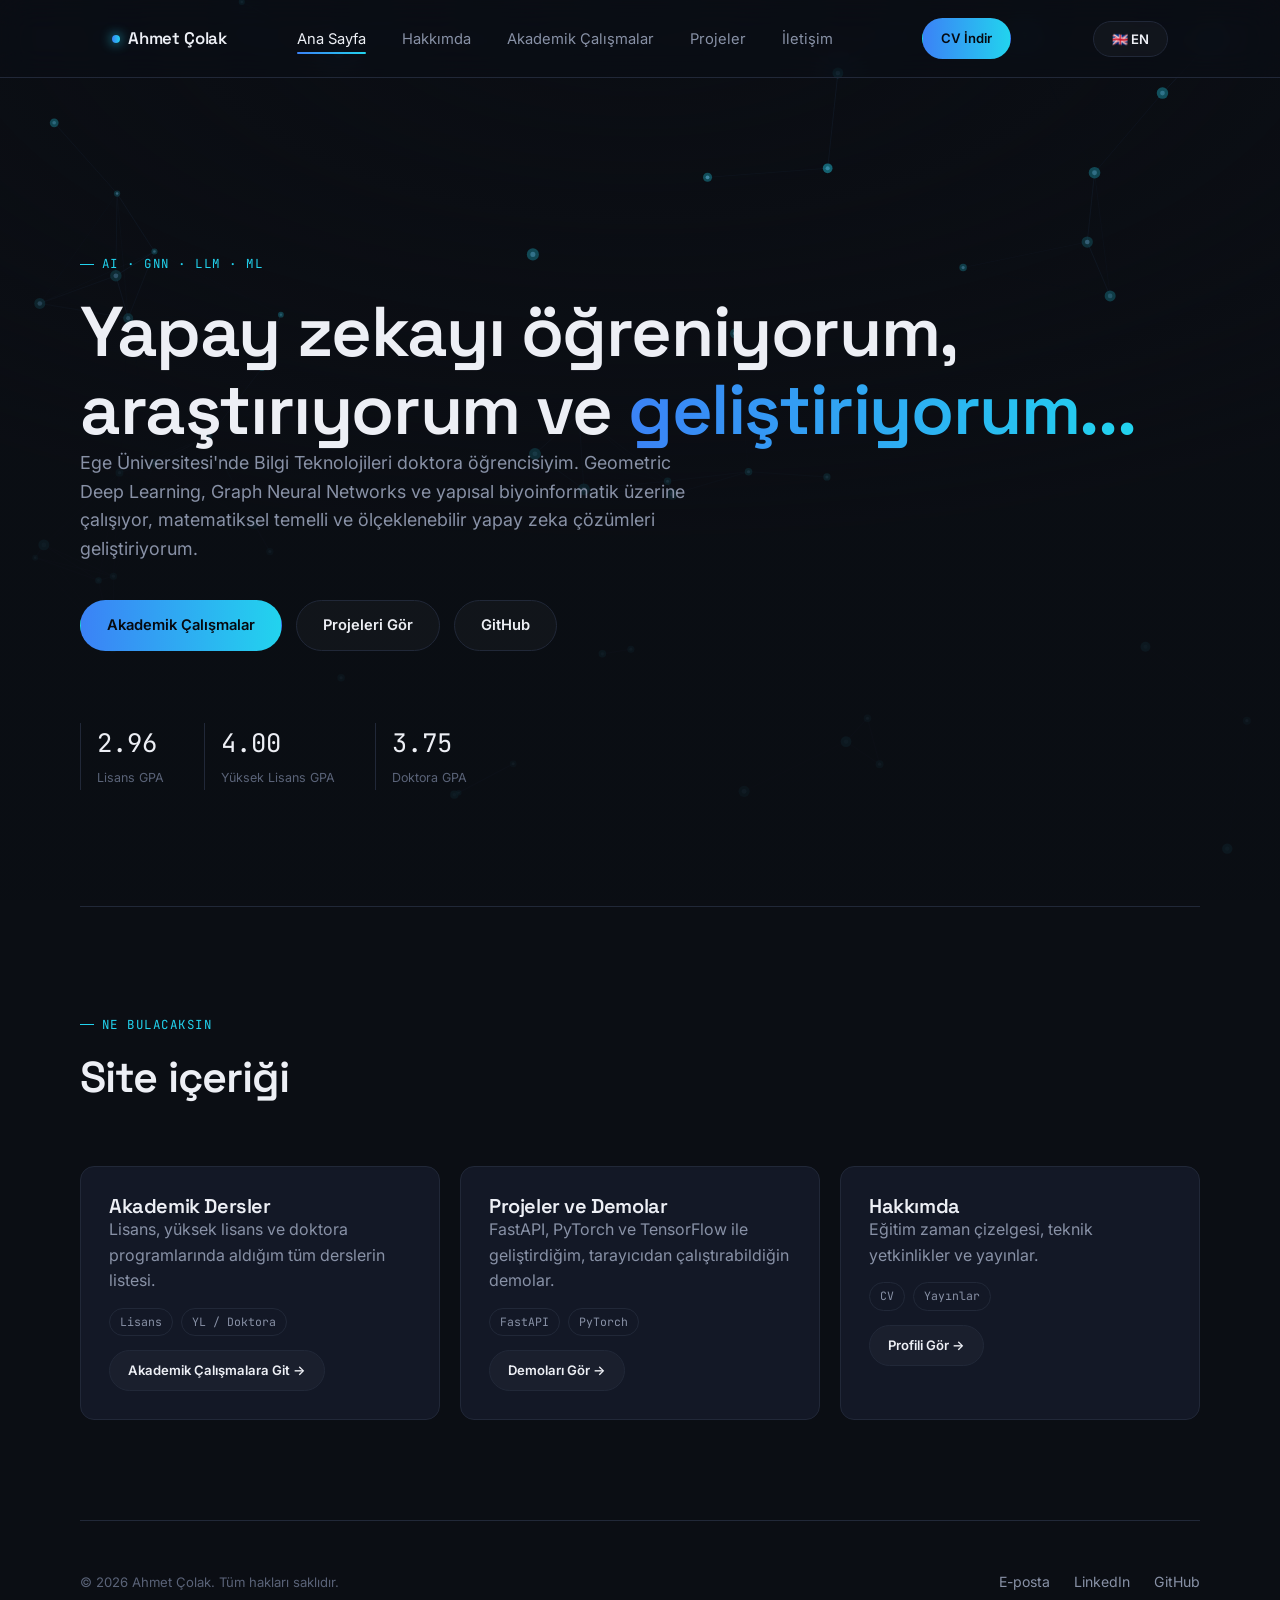
==== index.html @ 780bbac3 "Initial commit: personal academic website" ====
<!DOCTYPE html>
<html lang="tr">
<head>
<meta charset="UTF-8" />
<meta name="viewport" content="width=device-width, initial-scale=1.0" />
<title>Ahmet Çolak · Akademik & Portfolio</title>
<meta name="description" content="Ahmet Çolak — AI researcher, data scientist, and PhD candidate at Ege University. Academic works, projects, and lecture notes." />
<link rel="preconnect" href="https://fonts.googleapis.com">
<link href="https://fonts.googleapis.com/css2?family=Space+Grotesk:wght@500;600;700&family=Inter:wght@400;500;600&family=JetBrains+Mono:wght@400;500&display=swap" rel="stylesheet">
<link rel="stylesheet" href="assets/css/main.css">
</head>
<body>

<canvas id="graph-bg"></canvas>
<div class="bg-vignette"></div>

<div class="wrap">
  <nav class="nav">
    <div class="nav-inner">
      <a href="index.html" class="nav-logo"><span class="dot"></span>Ahmet Çolak</a>
      <ul class="nav-links">
        <li><a href="index.html" class="active" data-i18n="nav-home">Ana Sayfa</a></li>
        <li><a href="about.html" data-i18n="nav-about">Hakkımda</a></li>
        <li><a href="courses.html" data-i18n="nav-courses">Akademik Çalışmalar</a></li>
        <li><a href="projects.html" data-i18n="nav-projects">Projeler</a></li>
        <li><a href="contact.html" data-i18n="nav-contact">İletişim</a></li>
      </ul>
      <a href="assets/cv/Ahmet_Colak_CV.pdf" target="_blank" class="btn btn-primary btn-sm" style="margin-left:20px;" data-i18n="nav-cv">CV İndir</a>
      <button class="btn btn-ghost btn-sm" id="lang-toggle" data-lang="tr" style="margin-left:12px;">🇬🇧 EN</button>
      <button class="nav-toggle" aria-label="Menu toggle">☰</button>
    </div>
  </nav>

  <header class="hero container">
    <span class="eyebrow">AI · GNN · LLM · ML</span>
    <h1><span data-i18n="hero-title-part1">Yapay zekayı öğreniyorum, araştırıyorum ve</span> <span class="gradient-text" data-i18n="hero-title-part2">geliştiriyorum...</span></h1>
    <p class="lead" data-i18n="hero-lead">Ege Üniversitesi'nde Bilgi Teknolojileri doktora öğrencisiyim. Geometric Deep Learning, Graph Neural Networks ve yapısal biyoinformatik üzerine çalışıyor, matematiksel temelli ve ölçeklenebilir yapay zeka çözümleri geliştiriyorum.</p>
    <div class="hero-actions">
      <a href="courses.html" class="btn btn-primary" data-i18n="hero-courses-btn">Akademik Çalışmalar</a>
      <a href="projects.html" class="btn btn-ghost" data-i18n="hero-projects-btn">Projeleri Gör</a>
      <a href="https://github.com/ahmetcolak251113" target="_blank" rel="noopener" class="btn btn-ghost" data-i18n="hero-github-btn">GitHub</a>
    </div>

    <div class="hero-meta">
      <div><span class="num">2.96</span><span class="label" data-i18n="meta-bs-gpa-label">Lisans GPA</span></div>
      <div><span class="num">4.00</span><span class="label" data-i18n="meta-ms-gpa-label">Yüksek Lisans GPA</span></div>
      <div><span class="num">3.75</span><span class="label" data-i18n="meta-phd-gpa-label">Doktora GPA</span></div>
    </div>
  </header>

  <section class="section container reveal">
    <div class="section-head">
      <div>
        <span class="eyebrow" data-i18n="section-find-eyebrow">Ne bulacaksın</span>
        <h2 data-i18n="section-content-title">Site içeriği</h2>
      </div>
    </div>
    <div class="grid grid-3">
      <div class="card">
        <h3 data-i18n="card-courses-title">Akademik Dersler</h3>
        <p data-i18n="card-courses-desc">Lisans, yüksek lisans ve doktora programlarında aldığım tüm derslerin listesi.</p>
        <div class="tag-row"><span class="tag" data-i18n="card-courses-tag1">Lisans</span><span class="tag" data-i18n="card-courses-tag2">YL / Doktora</span></div>
        <a href="courses.html" class="btn btn-ghost btn-sm" data-i18n="card-courses-btn">Akademik Çalışmalara Git →</a>
      </div>
      <div class="card">
        <h3 data-i18n="card-projects-title">Projeler ve Demolar</h3>
        <p data-i18n="card-projects-desc">FastAPI, PyTorch ve TensorFlow ile geliştirdiğim, tarayıcıdan çalıştırabildiğin demolar.</p>
        <div class="tag-row"><span class="tag" data-i18n="card-projects-tag1">FastAPI</span><span class="tag" data-i18n="card-projects-tag2">PyTorch</span></div>
        <a href="projects.html" class="btn btn-ghost btn-sm" data-i18n="card-projects-btn">Demoları Gör →</a>
      </div>
      <div class="card">
        <h3 data-i18n="card-about-title">Hakkımda</h3>
        <p data-i18n="card-about-desc">Eğitim zaman çizelgesi, teknik yetkinlikler ve yayınlar.</p>
        <div class="tag-row"><span class="tag" data-i18n="card-about-tag1">CV</span><span class="tag" data-i18n="card-about-tag2">Yayınlar</span></div>
        <a href="about.html" class="btn btn-ghost btn-sm" data-i18n="card-about-btn">Profili Gör →</a>
      </div>
    </div>
  </section>

  <footer class="footer container">
    <div class="footer-inner">
      <small data-i18n="footer-copyright">© 2026 Ahmet Çolak. Tüm hakları saklıdır.</small>
      <ul class="footer-links">
        <li><a href="mailto:ahmetcolakofficial@hotmail.com" data-i18n="footer-email">E-posta</a></li>
        <li><a href="https://linkedin.com/in/ahmetc0lak" target="_blank" rel="noopener" data-i18n="footer-linkedin">LinkedIn</a></li>
        <li><a href="https://github.com/ahmetcolak251113" target="_blank" rel="noopener" data-i18n="footer-github">GitHub</a></li>
      </ul>
    </div>
  </footer>
</div>

<script src="assets/js/graph-bg.js"></script>
<script src="assets/js/site.js"></script>
</body>
</html>
---- assets/css/main.css ----
/* =========================================================
   DESIGN TOKENS
   ========================================================= */
:root{
  --bg:            #0B0E14;
  --bg-elevated:   #10141D;
  --bg-card:       #131826;
  --line:          #212838;

  --text-primary:  #EDEFF5;
  --text-secondary:#8891A6;
  --text-tertiary: #5A6378;

  --accent-blue:   #3B82F6;
  --accent-cyan:   #22D3EE;
  --accent-violet: #8B5CF6;
  --accent-gradient: linear-gradient(90deg, var(--accent-blue), var(--accent-cyan));

  --font-display: "Space Grotesk", sans-serif;
  --font-body:    "Inter", sans-serif;
  --font-mono:    "JetBrains Mono", monospace;

  --radius: 14px;
  --radius-sm: 8px;
  --container: 1120px;

  --ease: cubic-bezier(.22,.61,.36,1);
}

*{ margin:0; padding:0; box-sizing:border-box; }

html{ scroll-behavior:smooth; }

body{
  background: var(--bg);
  color: var(--text-primary);
  font-family: var(--font-body);
  font-size: 16px;
  line-height: 1.6;
  -webkit-font-smoothing: antialiased;
  overflow-x: hidden;
}

a{ color:inherit; text-decoration:none; }
ul{ list-style:none; }
img{ max-width:100%; display:block; }

/* =========================================================
   BACKGROUND CANVAS
   ========================================================= */
#graph-bg{
  position: fixed;
  inset: 0;
  width: 100vw;
  height: 100vh;
  z-index: 0;
  background: var(--bg);
}

/* soft vignette so text stays legible over the graph */
.bg-vignette{
  position: fixed;
  inset: 0;
  z-index: 1;
  pointer-events: none;
  background: radial-gradient(ellipse 90% 60% at 50% 0%, rgba(11,14,20,0) 0%, rgba(11,14,20,.55) 65%, rgba(11,14,20,.92) 100%);
}

/* =========================================================
   LAYOUT
   ========================================================= */
.wrap{
  position: relative;
  z-index: 2;
}

.container{
  max-width: var(--container);
  margin: 0 auto;
  padding: 0 32px;
}

/* =========================================================
   NAV
   ========================================================= */
.nav{
  position: sticky;
  top: 0;
  z-index: 50;
  backdrop-filter: blur(16px) saturate(140%);
  background: rgba(11,14,20,.6);
  border-bottom: 1px solid var(--line);
}

.nav-inner{
  max-width: var(--container);
  margin: 0 auto;
  padding: 18px 32px;
  display: flex;
  align-items: center;
  justify-content: space-between;
}

.nav-logo{
  font-family: var(--font-display);
  font-weight: 600;
  font-size: 1.05rem;
  letter-spacing: -.01em;
  display: flex;
  align-items: center;
  gap: 8px;
}

.nav-logo .dot{
  width: 8px; height: 8px;
  border-radius: 50%;
  background: var(--accent-gradient);
  box-shadow: 0 0 12px var(--accent-cyan);
}

.nav-links{
  display: flex;
  gap: 36px;
}

.nav-links a{
  font-size: .92rem;
  color: var(--text-secondary);
  transition: color .25s var(--ease);
  position: relative;
}

.nav-links a:hover,
.nav-links a.active{
  color: var(--text-primary);
}

.nav-links a.active::after{
  content:"";
  position:absolute;
  left:0; right:0; bottom:-6px;
  height:2px;
  background: var(--accent-gradient);
  border-radius: 2px;
}

.nav-toggle{ display:none; background:none; border:none; color:var(--text-primary); font-size:1.5rem; cursor:pointer; }

@media (max-width: 800px){
  .nav-links{
    position: fixed;
    top: 64px; left:0; right:0;
    background: var(--bg-elevated);
    border-bottom: 1px solid var(--line);
    flex-direction: column;
    padding: 20px 32px;
    gap: 20px;
    transform: translateY(-110%);
    transition: transform .3s var(--ease);
  }
  .nav-links.open{ transform: translateY(0); }
  .nav-toggle{ display:block; }
}

/* =========================================================
   TYPOGRAPHY
   ========================================================= */
.eyebrow{
  font-family: var(--font-mono);
  font-size: .78rem;
  letter-spacing: .12em;
  text-transform: uppercase;
  color: var(--accent-cyan);
  display: inline-flex;
  align-items: center;
  gap: 8px;
  margin-bottom: 20px;
}
.eyebrow::before{
  content:"";
  width: 14px; height: 1px;
  background: var(--accent-cyan);
}

h1, h2, h3{
  font-family: var(--font-display);
  font-weight: 600;
  letter-spacing: -.02em;
  line-height: 1.1;
}

h1{ font-size: clamp(2.6rem, 5.5vw, 4.6rem); }
h2{ font-size: clamp(1.9rem, 3.4vw, 2.7rem); margin-bottom: 16px; }
h3{ font-size: 1.25rem; }

p{ color: var(--text-secondary); }

.lead{
  font-size: clamp(1.05rem, 1.4vw, 1.25rem);
  color: var(--text-secondary);
  max-width: 620px;
}

.gradient-text{
  background: var(--accent-gradient);
  -webkit-background-clip: text;
  background-clip: text;
  color: transparent;
}

/* =========================================================
   BUTTONS
   ========================================================= */
.btn{
  display: inline-flex;
  align-items: center;
  gap: 10px;
  padding: 13px 26px;
  border-radius: 100px;
  font-family: var(--font-body);
  font-weight: 600;
  font-size: .92rem;
  cursor: pointer;
  transition: transform .25s var(--ease), box-shadow .25s var(--ease), background .25s var(--ease), border-color .25s var(--ease);
  border: 1px solid transparent;
  white-space: nowrap;
}

.btn-primary{
  background: var(--accent-gradient);
  color: #06090F;
}
.btn-primary:hover{
  transform: translateY(-2px);
  box-shadow: 0 10px 30px -8px rgba(59,130,246,.55);
}

.btn-ghost{
  background: rgba(255,255,255,.03);
  border-color: var(--line);
  color: var(--text-primary);
}
.btn-ghost:hover{
  background: rgba(255,255,255,.06);
  border-color: var(--accent-blue);
  transform: translateY(-2px);
}

.btn-sm{ padding: 9px 18px; font-size: .82rem; }

/* =========================================================
   HERO
   ========================================================= */
.hero{
  min-height: 92vh;
  display: flex;
  flex-direction: column;
  justify-content: center;
  padding: 140px 0 80px;
}

.hero-actions{
  display: flex;
  gap: 14px;
  margin-top: 36px;
  flex-wrap: wrap;
}

.hero-meta{
  display: flex;
  gap: 40px;
  margin-top: 72px;
  flex-wrap: wrap;
}

.hero-meta div{ border-left: 1px solid var(--line); padding-left: 16px; }
.hero-meta .num{
  font-family: var(--font-mono);
  font-size: 1.6rem;
  color: var(--text-primary);
  display:block;
}
.hero-meta .label{
  font-size: .78rem;
  color: var(--text-tertiary);
}

/* =========================================================
   SECTION
   ========================================================= */
.section{
  padding: 100px 0;
  border-top: 1px solid var(--line);
}

.section-head{
  display: flex;
  justify-content: space-between;
  align-items: flex-end;
  gap: 24px;
  margin-bottom: 48px;
  flex-wrap: wrap;
}

/* =========================================================
   CARDS - generic grid
   ========================================================= */
.grid{
  display: grid;
  gap: 20px;
}
.grid-3{ grid-template-columns: repeat(3, 1fr); }
.grid-2{ grid-template-columns: repeat(2, 1fr); }

@media (max-width: 900px){
  .grid-3{ grid-template-columns: 1fr 1fr; }
}
@media (max-width: 640px){
  .grid-3, .grid-2{ grid-template-columns: 1fr; }
}

.card{
  background: var(--bg-card);
  border: 1px solid var(--line);
  border-radius: var(--radius);
  padding: 28px;
  transition: border-color .25s var(--ease), transform .25s var(--ease), background .25s var(--ease);
}

.card:hover{
  border-color: var(--accent-blue);
  transform: translateY(-4px);
  background: var(--bg-elevated);
}

.tag{
  font-family: var(--font-mono);
  font-size: .72rem;
  padding: 4px 10px;
  border-radius: 100px;
  border: 1px solid var(--line);
  color: var(--text-secondary);
  display: inline-block;
}

.tag-row{
  display: flex;
  gap: 8px;
  flex-wrap: wrap;
  margin: 14px 0;
}

/* =========================================================
   TIMELINE (about page)
   ========================================================= */
.timeline{
  position: relative;
  padding-left: 32px;
  border-left: 1px solid var(--line);
}
.timeline-item{
  position: relative;
  padding-bottom: 44px;
}
.timeline-item:last-child{ padding-bottom: 0; }
.timeline-item::before{
  content:"";
  position:absolute;
  left:-37px; top: 4px;
  width: 12px; height:12px;
  border-radius:50%;
  background: var(--bg);
  border: 2px solid var(--accent-cyan);
  box-shadow: 0 0 12px rgba(34,211,238,.5);
}
.timeline-item .period{
  font-family: var(--font-mono);
  font-size: .78rem;
  color: var(--accent-cyan);
  margin-bottom: 6px;
  display: block;
}

/* =========================================================
   NOTES / FILTER PILLS
   ========================================================= */
.filters{
  display: flex;
  gap: 10px;
  margin-bottom: 40px;
  flex-wrap: wrap;
}
.filter-pill{
  font-family: var(--font-mono);
  font-size: .82rem;
  padding: 8px 18px;
  border-radius: 100px;
  border: 1px solid var(--line);
  color: var(--text-secondary);
  cursor: pointer;
  transition: all .2s var(--ease);
  background: transparent;
}
.filter-pill.active{
  color: var(--bg);
  background: var(--accent-gradient);
  border-color: transparent;
}
.filter-pill:hover:not(.active){ border-color: var(--accent-blue); color: var(--text-primary); }

.note-card{
  display:flex;
  flex-direction: column;
  gap: 12px;
}
.note-code{
  font-family: var(--font-mono);
  color: var(--accent-cyan);
  font-size: .82rem;
}
.note-card .btn{ margin-top: auto; align-self: flex-start; }

/* =========================================================
   SKILL TAGS (about)
   ========================================================= */
.skill-cloud{
  display:flex; flex-wrap:wrap; gap:10px; margin-top: 24px;
}

/* =========================================================
   CONTACT FORM
   ========================================================= */
.form-grid{
  display: grid;
  gap: 18px;
  max-width: 560px;
}
label{
  display:block;
  font-size: .82rem;
  color: var(--text-secondary);
  margin-bottom: 8px;
  font-family: var(--font-mono);
}
input, textarea{
  width: 100%;
  background: var(--bg-card);
  border: 1px solid var(--line);
  border-radius: var(--radius-sm);
  padding: 13px 16px;
  color: var(--text-primary);
  font-family: var(--font-body);
  font-size: .95rem;
  transition: border-color .2s var(--ease);
}
input:focus, textarea:focus{
  outline: none;
  border-color: var(--accent-blue);
}
textarea{ resize: vertical; min-height: 140px; }

.contact-links{
  display:flex; flex-direction:column; gap: 18px;
}
.contact-link{
  display:flex; align-items:center; gap:14px;
  padding: 16px;
  border: 1px solid var(--line);
  border-radius: var(--radius);
  transition: border-color .2s var(--ease), background .2s var(--ease);
}
.contact-link:hover{ border-color: var(--accent-blue); background: var(--bg-card); }

.form-status{
  font-family: var(--font-mono);
  font-size: .85rem;
  min-height: 20px;
}
.form-status.ok{ color: var(--accent-cyan); }
.form-status.err{ color: #F87171; }

/* =========================================================
   FOOTER
   ========================================================= */
.footer{
  border-top: 1px solid var(--line);
  padding: 48px 0;
}
.footer-inner{
  display:flex;
  justify-content: space-between;
  align-items:center;
  flex-wrap: wrap;
  gap: 16px;
}
.footer-links{ display:flex; gap: 24px; }
.footer-links a{ color: var(--text-secondary); font-size: .88rem; transition: color .2s; }
.footer-links a:hover{ color: var(--text-primary); }
.footer small{ color: var(--text-tertiary); font-size: .82rem; }

/* =========================================================
   REVEAL ON SCROLL
   ========================================================= */
.reveal{
  opacity: 0;
  transform: translateY(24px);
  transition: opacity .7s var(--ease), transform .7s var(--ease);
}
.reveal.in{ opacity: 1; transform: translateY(0); }

@media (prefers-reduced-motion: reduce){
  .reveal{ opacity:1; transform:none; transition:none; }
  html{ scroll-behavior:auto; }
}

/* focus visibility */
a:focus-visible, button:focus-visible, input:focus-visible, textarea:focus-visible{
  outline: 2px solid var(--accent-cyan);
  outline-offset: 2px;
}
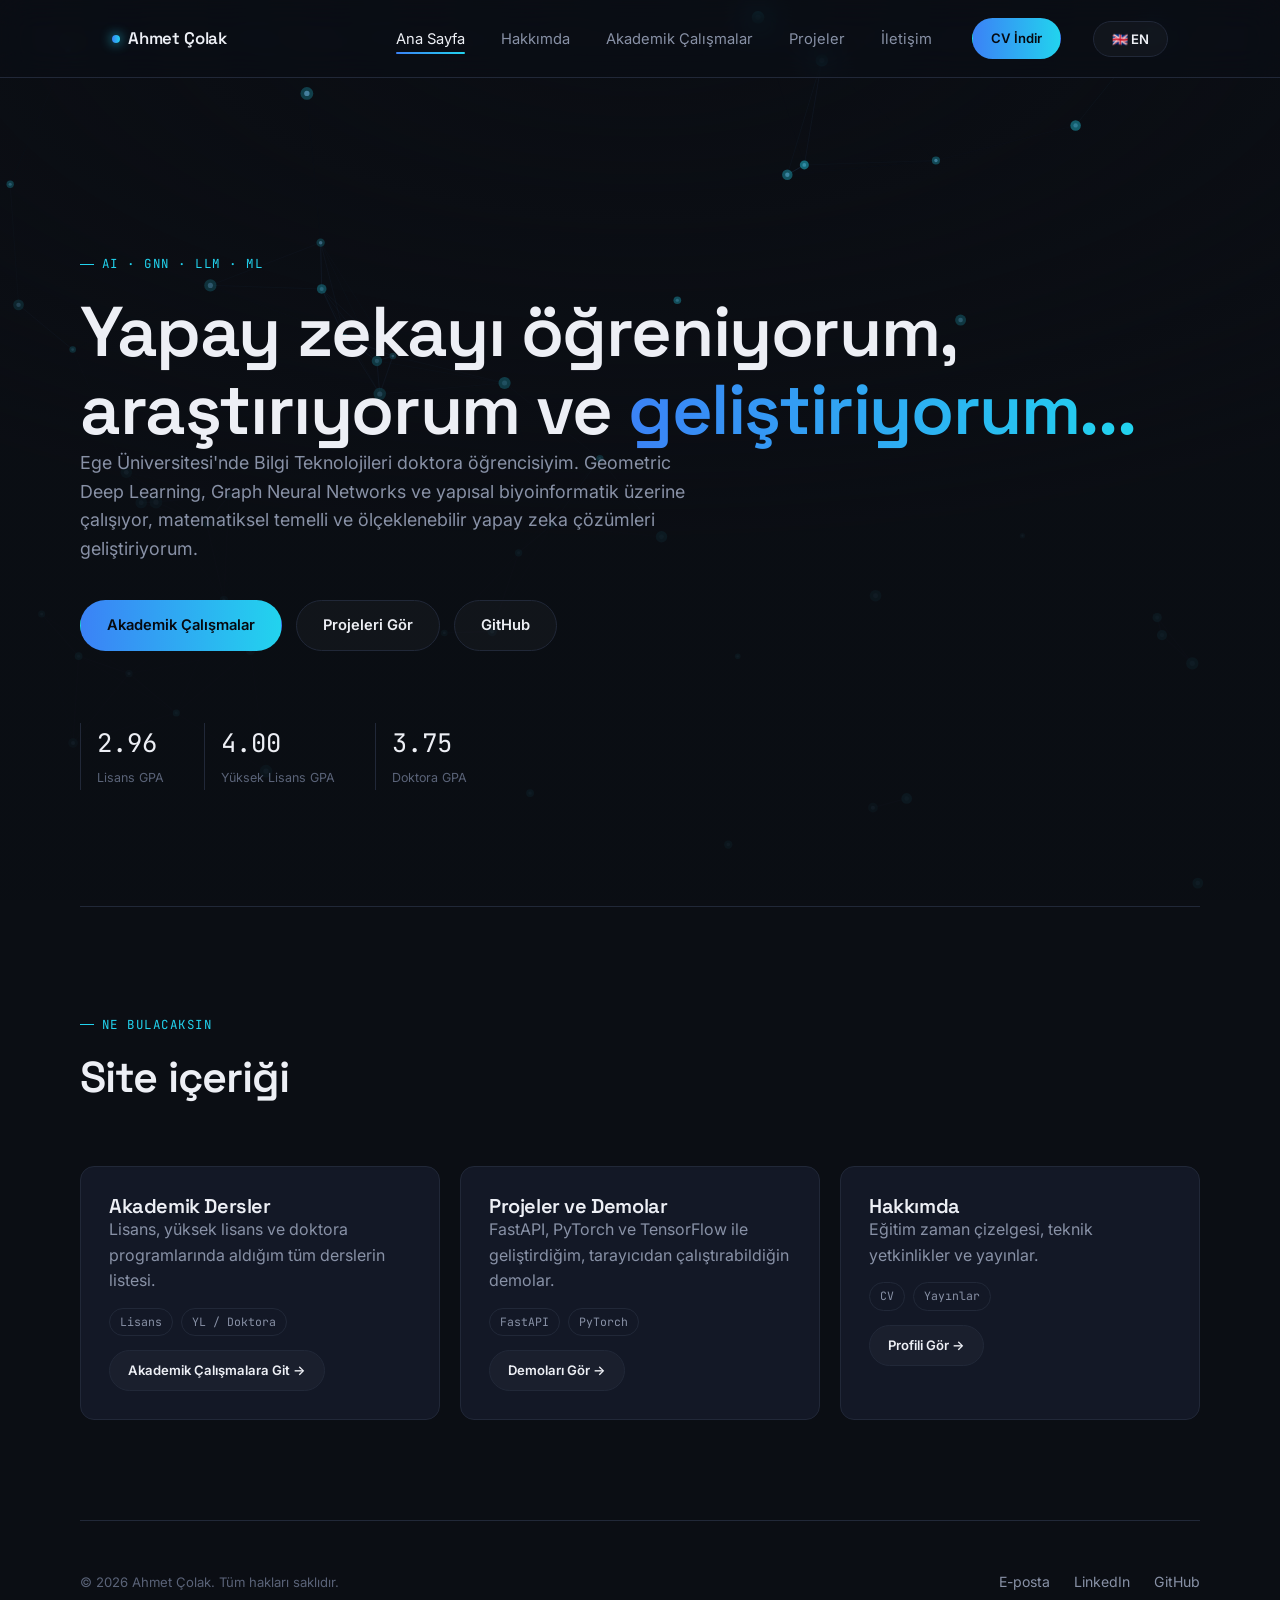
==== commit a1da4e36: "Mobil uyumluluk ve küçük düzeltmeler" ====
--- a/index.html
+++ b/index.html
@@ -18,16 +18,22 @@
   <nav class="nav">
     <div class="nav-inner">
       <a href="index.html" class="nav-logo"><span class="dot"></span>Ahmet Çolak</a>
+      <div class="nav-right">
       <ul class="nav-links">
         <li><a href="index.html" class="active" data-i18n="nav-home">Ana Sayfa</a></li>
         <li><a href="about.html" data-i18n="nav-about">Hakkımda</a></li>
         <li><a href="courses.html" data-i18n="nav-courses">Akademik Çalışmalar</a></li>
         <li><a href="projects.html" data-i18n="nav-projects">Projeler</a></li>
         <li><a href="contact.html" data-i18n="nav-contact">İletişim</a></li>
+        <li class="nav-cv-mobile">
+          <a href="assets/cv/Ahmet_Colak_CV.pdf" target="_blank" class="btn btn-primary btn-sm" data-i18n="nav-cv">CV İndir</a>
+          <button class="btn btn-ghost btn-sm lang-toggle-btn" data-lang="tr">🇬🇧 EN</button>
+        </li>
       </ul>
       <a href="assets/cv/Ahmet_Colak_CV.pdf" target="_blank" class="btn btn-primary btn-sm" style="margin-left:20px;" data-i18n="nav-cv">CV İndir</a>
-      <button class="btn btn-ghost btn-sm" id="lang-toggle" data-lang="tr" style="margin-left:12px;">🇬🇧 EN</button>
+      <button class="btn btn-ghost btn-sm lang-toggle-btn" id="lang-toggle" data-lang="tr" style="margin-left:12px;">🇬🇧 EN</button>
       <button class="nav-toggle" aria-label="Menu toggle">☰</button>
+      </div>
     </div>
   </nav>
 
--- a/assets/css/main.css
+++ b/assets/css/main.css
@@ -99,6 +99,7 @@
   display: flex;
   align-items: center;
   justify-content: space-between;
+  gap: 16px;
 }
 
 .nav-logo{
@@ -109,6 +110,8 @@
   display: flex;
   align-items: center;
   gap: 8px;
+  flex-shrink: 0;
+  white-space: nowrap;
 }
 
 .nav-logo .dot{
@@ -116,11 +119,21 @@
   border-radius: 50%;
   background: var(--accent-gradient);
   box-shadow: 0 0 12px var(--accent-cyan);
+  flex-shrink: 0;
+}
+
+/* right-hand cluster: links + CV + lang + hamburger, so it can wrap as one unit on mobile */
+.nav-right{
+  display: flex;
+  align-items: center;
+  gap: 20px;
+  flex-shrink: 0;
 }
 
 .nav-links{
   display: flex;
   gap: 36px;
+  flex-shrink: 0;
 }
 
 .nav-links a{
@@ -128,6 +141,7 @@
   color: var(--text-secondary);
   transition: color .25s var(--ease);
   position: relative;
+  white-space: nowrap;
 }
 
 .nav-links a:hover,
@@ -144,22 +158,47 @@
   border-radius: 2px;
 }
 
-.nav-toggle{ display:none; background:none; border:none; color:var(--text-primary); font-size:1.5rem; cursor:pointer; }
+.nav-toggle{ display:none; background:none; border:none; color:var(--text-primary); font-size:1.5rem; cursor:pointer; flex-shrink:0; line-height:1; }
+
+.nav-cv-mobile{ display:none; }
 
 @media (max-width: 800px){
+  .nav-inner{ padding: 14px 20px; }
+
+  /* Only logo + hamburger stay in the top bar; everything else moves into the dropdown */
+  .nav-right > .btn-primary,
+  .nav-right > #lang-toggle{
+    display: none;
+  }
+
   .nav-links{
     position: fixed;
-    top: 64px; left:0; right:0;
+    top: var(--nav-h, 60px);
+    left:0; right:0;
     background: var(--bg-elevated);
     border-bottom: 1px solid var(--line);
     flex-direction: column;
-    padding: 20px 32px;
-    gap: 20px;
-    transform: translateY(-110%);
+    align-items: flex-start;
+    padding: 20px;
+    gap: 18px;
+    max-height: calc(100vh - var(--nav-h, 60px));
+    overflow-y: auto;
+    transform: translateY(-150vh);
     transition: transform .3s var(--ease);
   }
   .nav-links.open{ transform: translateY(0); }
   .nav-toggle{ display:block; }
+
+  /* CV + language controls reappear as normal rows inside the open mobile menu */
+  .nav-cv-mobile{
+    display: flex;
+    gap: 14px;
+    align-items: center;
+    padding-top: 14px;
+    border-top: 1px solid var(--line);
+    width: 100%;
+  }
+  .nav-cv-mobile .btn{ flex-shrink:0; }
 }
 
 /* =========================================================
@@ -508,6 +547,43 @@
 }
 .reveal.in{ opacity: 1; transform: translateY(0); }
 
+/* =========================================================
+   SMALL SCREEN FIXES (phones)
+   ========================================================= */
+@media (max-width: 640px){
+  .container{ padding: 0 20px; }
+
+  .hero{
+    min-height: auto;
+    padding: 40px 0 60px;
+  }
+  .hero[style*="padding-top"]{ padding-top: 110px !important; }
+
+  h1{ font-size: clamp(2rem, 9vw, 2.8rem); }
+  h2{ font-size: clamp(1.5rem, 6vw, 2rem); }
+
+  .hero-actions{ flex-direction: column; align-items: stretch; }
+  .hero-actions .btn{ justify-content: center; }
+
+  .hero-meta{ gap: 24px 28px; margin-top: 44px; }
+
+  .section{ padding: 60px 0; }
+
+  .card{ padding: 22px; }
+
+  .grid-3, .grid-2{ gap: 16px; }
+
+  .about-header-flex{ flex-direction: column; align-items: flex-start !important; gap: 20px !important; }
+  .about-header-flex img{ width: 96px !important; height: 96px !important; }
+
+  .timeline{ padding-left: 24px; }
+  .timeline-item::before{ left: -29px; }
+
+  .footer-inner{ flex-direction: column; align-items: flex-start; }
+
+  .contact-links{ margin-top: 8px; }
+}
+
 @media (prefers-reduced-motion: reduce){
   .reveal{ opacity:1; transform:none; transition:none; }
   html{ scroll-behavior:auto; }
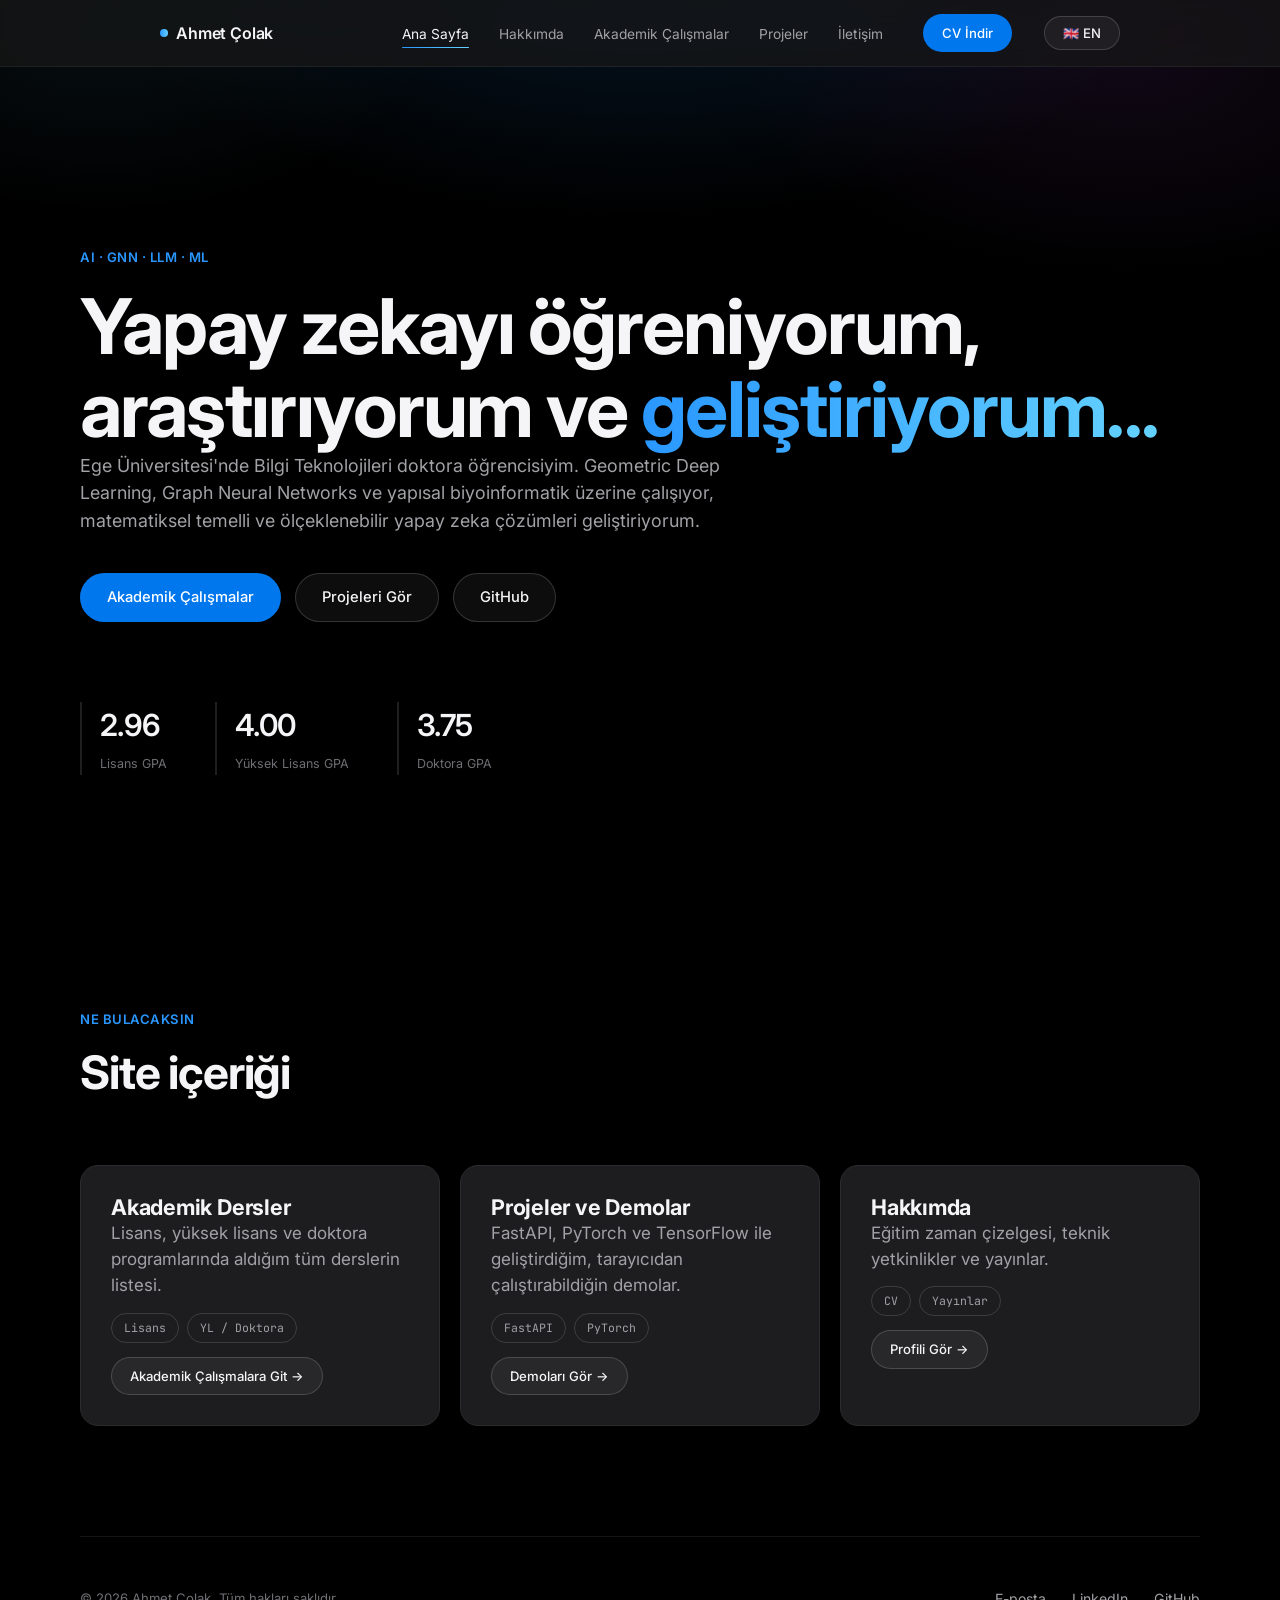
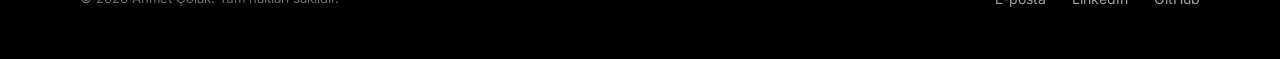
==== commit ff587707: "Apple dark redesign: new design system, remove graph background, slim frosted nav, pill buttons" ====
--- a/index.html
+++ b/index.html
@@ -6,13 +6,11 @@
 <title>Ahmet Çolak · Akademik & Portfolio</title>
 <meta name="description" content="Ahmet Çolak — AI researcher, data scientist, and PhD candidate at Ege University. Academic works, projects, and lecture notes." />
 <link rel="preconnect" href="https://fonts.googleapis.com">
-<link href="https://fonts.googleapis.com/css2?family=Space+Grotesk:wght@500;600;700&family=Inter:wght@400;500;600&family=JetBrains+Mono:wght@400;500&display=swap" rel="stylesheet">
+<link href="https://fonts.googleapis.com/css2?family=Inter:wght@400;500;600;700&family=JetBrains+Mono:wght@400;500&display=swap" rel="stylesheet">
 <link rel="stylesheet" href="assets/css/main.css">
 </head>
 <body>
 
-<canvas id="graph-bg"></canvas>
-<div class="bg-vignette"></div>
 
 <div class="wrap">
   <nav class="nav">
@@ -95,7 +93,6 @@
   </footer>
 </div>
 
-<script src="assets/js/graph-bg.js"></script>
 <script src="assets/js/site.js"></script>
 </body>
 </html>
--- a/assets/css/main.css
+++ b/assets/css/main.css
@@ -1,27 +1,30 @@
 /* =========================================================
-   DESIGN TOKENS
+   DESIGN TOKENS — Apple Dark Edition
    ========================================================= */
 :root{
-  --bg:            #0B0E14;
-  --bg-elevated:   #10141D;
-  --bg-card:       #131826;
-  --line:          #212838;
-
-  --text-primary:  #EDEFF5;
-  --text-secondary:#8891A6;
-  --text-tertiary: #5A6378;
-
-  --accent-blue:   #3B82F6;
-  --accent-cyan:   #22D3EE;
-  --accent-violet: #8B5CF6;
-  --accent-gradient: linear-gradient(90deg, var(--accent-blue), var(--accent-cyan));
-
-  --font-display: "Space Grotesk", sans-serif;
-  --font-body:    "Inter", sans-serif;
-  --font-mono:    "JetBrains Mono", monospace;
-
-  --radius: 14px;
-  --radius-sm: 8px;
+  --bg:            #000000;
+  --bg-elevated:   #161617;
+  --bg-card:       #1D1D1F;
+  --bg-hover:      #232326;
+  --line:          #2C2C2E;
+
+  --text-primary:  #F5F5F7;
+  --text-secondary:#A1A1A6;
+  --text-tertiary: #6E6E73;
+
+  --accent-blue:   #2997FF;
+  --accent-btn:    #0077ED;
+  --accent-btn-hov:#1484F5;
+  --accent-cyan:   #64D2FF;
+  --accent-violet: #BF5AF2;
+  --accent-gradient: linear-gradient(90deg, #2997FF, #64D2FF);
+
+  --font-display: -apple-system, BlinkMacSystemFont, "SF Pro Display", "SF Pro Text", "Inter", "Helvetica Neue", Helvetica, Arial, sans-serif;
+  --font-body:    -apple-system, BlinkMacSystemFont, "SF Pro Text", "Inter", "Helvetica Neue", Helvetica, Arial, sans-serif;
+  --font-mono:    "JetBrains Mono", ui-monospace, monospace;
+
+  --radius: 18px;
+  --radius-sm: 12px;
   --container: 1120px;
 
   --ease: cubic-bezier(.22,.61,.36,1);
@@ -35,36 +38,31 @@
   background: var(--bg);
   color: var(--text-primary);
   font-family: var(--font-body);
-  font-size: 16px;
-  line-height: 1.6;
+  font-size: 17px;
+  line-height: 1.55;
   -webkit-font-smoothing: antialiased;
   overflow-x: hidden;
+}
+
+/* Ambient Apple-style glow: soft blue/violet light bloom at the top */
+body::before{
+  content:"";
+  position: fixed;
+  inset: 0;
+  z-index: 0;
+  pointer-events: none;
+  background:
+    radial-gradient(62% 46% at 50% -8%, rgba(41,151,255,.17), transparent 70%),
+    radial-gradient(42% 34% at 88% 6%, rgba(191,90,242,.09), transparent 72%),
+    radial-gradient(36% 30% at 8% 2%, rgba(100,210,255,.07), transparent 72%);
 }
 
 a{ color:inherit; text-decoration:none; }
 ul{ list-style:none; }
 img{ max-width:100%; display:block; }
 
-/* =========================================================
-   BACKGROUND CANVAS
-   ========================================================= */
-#graph-bg{
-  position: fixed;
-  inset: 0;
-  width: 100vw;
-  height: 100vh;
-  z-index: 0;
-  background: var(--bg);
-}
-
-/* soft vignette so text stays legible over the graph */
-.bg-vignette{
-  position: fixed;
-  inset: 0;
-  z-index: 1;
-  pointer-events: none;
-  background: radial-gradient(ellipse 90% 60% at 50% 0%, rgba(11,14,20,0) 0%, rgba(11,14,20,.55) 65%, rgba(11,14,20,.92) 100%);
-}
+/* Legacy canvas backgrounds are retired in the Apple redesign */
+#graph-bg, .bg-vignette{ display:none !important; }
 
 /* =========================================================
    LAYOUT
@@ -81,21 +79,22 @@
 }
 
 /* =========================================================
-   NAV
+   NAV — frosted glass, slim, Apple style
    ========================================================= */
 .nav{
   position: sticky;
   top: 0;
   z-index: 50;
-  backdrop-filter: blur(16px) saturate(140%);
-  background: rgba(11,14,20,.6);
-  border-bottom: 1px solid var(--line);
+  backdrop-filter: saturate(180%) blur(20px);
+  -webkit-backdrop-filter: saturate(180%) blur(20px);
+  background: rgba(22,22,23,.78);
+  border-bottom: 1px solid rgba(255,255,255,.06);
 }
 
 .nav-inner{
-  max-width: var(--container);
+  max-width: 1024px;
   margin: 0 auto;
-  padding: 18px 32px;
+  padding: 14px 32px;
   display: flex;
   align-items: center;
   justify-content: space-between;
@@ -105,24 +104,24 @@
 .nav-logo{
   font-family: var(--font-display);
   font-weight: 600;
-  font-size: 1.05rem;
+  font-size: 1rem;
   letter-spacing: -.01em;
   display: flex;
   align-items: center;
   gap: 8px;
   flex-shrink: 0;
   white-space: nowrap;
-}
+  transition: opacity .2s var(--ease);
+}
+.nav-logo:hover{ opacity:.75; }
 
 .nav-logo .dot{
   width: 8px; height: 8px;
   border-radius: 50%;
   background: var(--accent-gradient);
-  box-shadow: 0 0 12px var(--accent-cyan);
   flex-shrink: 0;
 }
 
-/* right-hand cluster: links + CV + lang + hamburger, so it can wrap as one unit on mobile */
 .nav-right{
   display: flex;
   align-items: center;
@@ -132,12 +131,12 @@
 
 .nav-links{
   display: flex;
-  gap: 36px;
+  gap: 30px;
   flex-shrink: 0;
 }
 
 .nav-links a{
-  font-size: .92rem;
+  font-size: .86rem;
   color: var(--text-secondary);
   transition: color .25s var(--ease);
   position: relative;
@@ -153,7 +152,7 @@
   content:"";
   position:absolute;
   left:0; right:0; bottom:-6px;
-  height:2px;
+  height:1.5px;
   background: var(--accent-gradient);
   border-radius: 2px;
 }
@@ -163,9 +162,8 @@
 .nav-cv-mobile{ display:none; }
 
 @media (max-width: 800px){
-  .nav-inner{ padding: 14px 20px; }
-
-  /* Only logo + hamburger stay in the top bar; everything else moves into the dropdown */
+  .nav-inner{ padding: 12px 20px; }
+
   .nav-right > .btn-primary,
   .nav-right > #lang-toggle{
     display: none;
@@ -173,15 +171,17 @@
 
   .nav-links{
     position: fixed;
-    top: var(--nav-h, 60px);
+    top: var(--nav-h, 56px);
     left:0; right:0;
-    background: var(--bg-elevated);
-    border-bottom: 1px solid var(--line);
+    background: rgba(22,22,23,.96);
+    backdrop-filter: blur(20px);
+    -webkit-backdrop-filter: blur(20px);
+    border-bottom: 1px solid rgba(255,255,255,.06);
     flex-direction: column;
     align-items: flex-start;
-    padding: 20px;
+    padding: 22px 24px;
     gap: 18px;
-    max-height: calc(100vh - var(--nav-h, 60px));
+    max-height: calc(100vh - var(--nav-h, 56px));
     overflow-y: auto;
     transform: translateY(-150vh);
     transition: transform .3s var(--ease);
@@ -189,13 +189,12 @@
   .nav-links.open{ transform: translateY(0); }
   .nav-toggle{ display:block; }
 
-  /* CV + language controls reappear as normal rows inside the open mobile menu */
   .nav-cv-mobile{
     display: flex;
     gap: 14px;
     align-items: center;
     padding-top: 14px;
-    border-top: 1px solid var(--line);
+    border-top: 1px solid rgba(255,255,255,.08);
     width: 100%;
   }
   .nav-cv-mobile .btn{ flex-shrink:0; }
@@ -205,39 +204,32 @@
    TYPOGRAPHY
    ========================================================= */
 .eyebrow{
-  font-family: var(--font-mono);
-  font-size: .78rem;
-  letter-spacing: .12em;
+  font-size: .82rem;
+  font-weight: 600;
+  letter-spacing: .04em;
   text-transform: uppercase;
-  color: var(--accent-cyan);
-  display: inline-flex;
-  align-items: center;
-  gap: 8px;
-  margin-bottom: 20px;
-}
-.eyebrow::before{
-  content:"";
-  width: 14px; height: 1px;
-  background: var(--accent-cyan);
+  color: var(--accent-blue);
+  display: inline-block;
+  margin-bottom: 18px;
 }
 
 h1, h2, h3{
   font-family: var(--font-display);
-  font-weight: 600;
-  letter-spacing: -.02em;
-  line-height: 1.1;
-}
-
-h1{ font-size: clamp(2.6rem, 5.5vw, 4.6rem); }
-h2{ font-size: clamp(1.9rem, 3.4vw, 2.7rem); margin-bottom: 16px; }
-h3{ font-size: 1.25rem; }
+  font-weight: 700;
+  letter-spacing: -.025em;
+  line-height: 1.08;
+}
+
+h1{ font-size: clamp(2.75rem, 6vw, 4.9rem); }
+h2{ font-size: clamp(1.9rem, 3.6vw, 2.9rem); margin-bottom: 16px; }
+h3{ font-size: 1.35rem; letter-spacing: -.01em; }
 
 p{ color: var(--text-secondary); }
 
 .lead{
-  font-size: clamp(1.05rem, 1.4vw, 1.25rem);
+  font-size: clamp(1.05rem, 1.4vw, 1.3rem);
   color: var(--text-secondary);
-  max-width: 620px;
+  max-width: 640px;
 }
 
 .gradient-text{
@@ -248,44 +240,45 @@
 }
 
 /* =========================================================
-   BUTTONS
+   BUTTONS — Apple pills
    ========================================================= */
 .btn{
   display: inline-flex;
   align-items: center;
   gap: 10px;
-  padding: 13px 26px;
-  border-radius: 100px;
+  padding: 12px 26px;
+  border-radius: 980px;
   font-family: var(--font-body);
-  font-weight: 600;
+  font-weight: 500;
   font-size: .92rem;
   cursor: pointer;
-  transition: transform .25s var(--ease), box-shadow .25s var(--ease), background .25s var(--ease), border-color .25s var(--ease);
+  transition: transform .25s var(--ease), box-shadow .25s var(--ease), background .25s var(--ease), border-color .25s var(--ease), color .25s var(--ease);
   border: 1px solid transparent;
   white-space: nowrap;
 }
 
 .btn-primary{
-  background: var(--accent-gradient);
-  color: #06090F;
+  background: var(--accent-btn);
+  color: #FFFFFF;
 }
 .btn-primary:hover{
-  transform: translateY(-2px);
-  box-shadow: 0 10px 30px -8px rgba(59,130,246,.55);
+  background: var(--accent-btn-hov);
+  transform: translateY(-1px);
+  box-shadow: 0 12px 32px -10px rgba(0,119,237,.65);
 }
 
 .btn-ghost{
-  background: rgba(255,255,255,.03);
-  border-color: var(--line);
+  background: rgba(255,255,255,.05);
+  border-color: rgba(255,255,255,.16);
   color: var(--text-primary);
 }
 .btn-ghost:hover{
-  background: rgba(255,255,255,.06);
-  border-color: var(--accent-blue);
-  transform: translateY(-2px);
-}
-
-.btn-sm{ padding: 9px 18px; font-size: .82rem; }
+  background: rgba(255,255,255,.1);
+  border-color: rgba(255,255,255,.28);
+  transform: translateY(-1px);
+}
+
+.btn-sm{ padding: 8px 18px; font-size: .82rem; }
 
 /* =========================================================
    HERO
@@ -295,29 +288,31 @@
   display: flex;
   flex-direction: column;
   justify-content: center;
-  padding: 140px 0 80px;
+  padding: 150px 0 90px;
 }
 
 .hero-actions{
   display: flex;
   gap: 14px;
-  margin-top: 36px;
+  margin-top: 38px;
   flex-wrap: wrap;
 }
 
 .hero-meta{
   display: flex;
-  gap: 40px;
-  margin-top: 72px;
+  gap: 48px;
+  margin-top: 80px;
   flex-wrap: wrap;
 }
 
-.hero-meta div{ border-left: 1px solid var(--line); padding-left: 16px; }
+.hero-meta div{ border-left: 2px solid rgba(255,255,255,.12); padding-left: 18px; }
 .hero-meta .num{
-  font-family: var(--font-mono);
-  font-size: 1.6rem;
+  font-family: var(--font-display);
+  font-weight: 600;
+  font-size: 1.9rem;
   color: var(--text-primary);
   display:block;
+  letter-spacing:-.02em;
 }
 .hero-meta .label{
   font-size: .78rem;
@@ -328,8 +323,7 @@
    SECTION
    ========================================================= */
 .section{
-  padding: 100px 0;
-  border-top: 1px solid var(--line);
+  padding: 110px 0;
 }
 
 .section-head{
@@ -337,7 +331,7 @@
   justify-content: space-between;
   align-items: flex-end;
   gap: 24px;
-  margin-bottom: 48px;
+  margin-bottom: 52px;
   flex-wrap: wrap;
 }
 
@@ -362,22 +356,23 @@
   background: var(--bg-card);
   border: 1px solid var(--line);
   border-radius: var(--radius);
-  padding: 28px;
-  transition: border-color .25s var(--ease), transform .25s var(--ease), background .25s var(--ease);
+  padding: 30px;
+  transition: border-color .25s var(--ease), transform .25s var(--ease), background .25s var(--ease), box-shadow .25s var(--ease);
 }
 
 .card:hover{
-  border-color: var(--accent-blue);
+  border-color: #48484A;
   transform: translateY(-4px);
-  background: var(--bg-elevated);
+  background: var(--bg-hover);
+  box-shadow: 0 24px 48px -20px rgba(0,0,0,.8);
 }
 
 .tag{
   font-family: var(--font-mono);
   font-size: .72rem;
-  padding: 4px 10px;
-  border-radius: 100px;
-  border: 1px solid var(--line);
+  padding: 5px 12px;
+  border-radius: 980px;
+  border: 1px solid rgba(255,255,255,.14);
   color: var(--text-secondary);
   display: inline-block;
 }
@@ -395,7 +390,7 @@
 .timeline{
   position: relative;
   padding-left: 32px;
-  border-left: 1px solid var(--line);
+  border-left: 1px solid rgba(255,255,255,.12);
 }
 .timeline-item{
   position: relative;
@@ -409,13 +404,13 @@
   width: 12px; height:12px;
   border-radius:50%;
   background: var(--bg);
-  border: 2px solid var(--accent-cyan);
-  box-shadow: 0 0 12px rgba(34,211,238,.5);
+  border: 2px solid var(--accent-blue);
+  box-shadow: 0 0 14px rgba(41,151,255,.55);
 }
 .timeline-item .period{
   font-family: var(--font-mono);
   font-size: .78rem;
-  color: var(--accent-cyan);
+  color: var(--accent-blue);
   margin-bottom: 6px;
   display: block;
 }
@@ -430,22 +425,22 @@
   flex-wrap: wrap;
 }
 .filter-pill{
-  font-family: var(--font-mono);
-  font-size: .82rem;
+  font-size: .84rem;
   padding: 8px 18px;
-  border-radius: 100px;
-  border: 1px solid var(--line);
+  border-radius: 980px;
+  border: 1px solid rgba(255,255,255,.16);
   color: var(--text-secondary);
   cursor: pointer;
   transition: all .2s var(--ease);
   background: transparent;
+  font-weight: 500;
 }
 .filter-pill.active{
-  color: var(--bg);
-  background: var(--accent-gradient);
+  color: #FFFFFF;
+  background: var(--accent-btn);
   border-color: transparent;
 }
-.filter-pill:hover:not(.active){ border-color: var(--accent-blue); color: var(--text-primary); }
+.filter-pill:hover:not(.active){ background: rgba(255,255,255,.08); color: var(--text-primary); }
 
 .note-card{
   display:flex;
@@ -455,7 +450,7 @@
 .note-code{
   font-family: var(--font-mono);
   color: var(--accent-cyan);
-  font-size: .82rem;
+  font-size: .8rem;
 }
 .note-card .btn{ margin-top: auto; align-self: flex-start; }
 
@@ -479,22 +474,23 @@
   font-size: .82rem;
   color: var(--text-secondary);
   margin-bottom: 8px;
-  font-family: var(--font-mono);
+  font-weight: 500;
 }
 input, textarea{
   width: 100%;
   background: var(--bg-card);
-  border: 1px solid var(--line);
+  border: 1px solid #3A3A3C;
   border-radius: var(--radius-sm);
   padding: 13px 16px;
   color: var(--text-primary);
   font-family: var(--font-body);
   font-size: .95rem;
-  transition: border-color .2s var(--ease);
+  transition: border-color .2s var(--ease), background .2s var(--ease);
 }
 input:focus, textarea:focus{
   outline: none;
   border-color: var(--accent-blue);
+  background: var(--bg-hover);
 }
 textarea{ resize: vertical; min-height: 140px; }
 
@@ -506,23 +502,23 @@
   padding: 16px;
   border: 1px solid var(--line);
   border-radius: var(--radius);
-  transition: border-color .2s var(--ease), background .2s var(--ease);
-}
-.contact-link:hover{ border-color: var(--accent-blue); background: var(--bg-card); }
+  transition: border-color .2s var(--ease), background .2s var(--ease), transform .2s var(--ease);
+}
+.contact-link:hover{ border-color: #48484A; background: var(--bg-card); transform: translateY(-2px); }
 
 .form-status{
   font-family: var(--font-mono);
   font-size: .85rem;
   min-height: 20px;
 }
-.form-status.ok{ color: var(--accent-cyan); }
-.form-status.err{ color: #F87171; }
+.form-status.ok{ color: #30D158; }
+.form-status.err{ color: #FF453A; }
 
 /* =========================================================
    FOOTER
    ========================================================= */
 .footer{
-  border-top: 1px solid var(--line);
+  border-top: 1px solid rgba(255,255,255,.08);
   padding: 48px 0;
 }
 .footer-inner{
@@ -532,7 +528,7 @@
   flex-wrap: wrap;
   gap: 16px;
 }
-.footer-links{ display:flex; gap: 24px; }
+.footer-links{ display:flex; gap: 26px; }
 .footer-links a{ color: var(--text-secondary); font-size: .88rem; transition: color .2s; }
 .footer-links a:hover{ color: var(--text-primary); }
 .footer small{ color: var(--text-tertiary); font-size: .82rem; }
@@ -542,8 +538,8 @@
    ========================================================= */
 .reveal{
   opacity: 0;
-  transform: translateY(24px);
-  transition: opacity .7s var(--ease), transform .7s var(--ease);
+  transform: translateY(28px);
+  transition: opacity .8s var(--ease), transform .8s var(--ease);
 }
 .reveal.in{ opacity: 1; transform: translateY(0); }
 
@@ -559,15 +555,15 @@
   }
   .hero[style*="padding-top"]{ padding-top: 110px !important; }
 
-  h1{ font-size: clamp(2rem, 9vw, 2.8rem); }
-  h2{ font-size: clamp(1.5rem, 6vw, 2rem); }
+  h1{ font-size: clamp(2.1rem, 9vw, 3rem); }
+  h2{ font-size: clamp(1.5rem, 6vw, 2.1rem); }
 
   .hero-actions{ flex-direction: column; align-items: stretch; }
   .hero-actions .btn{ justify-content: center; }
 
   .hero-meta{ gap: 24px 28px; margin-top: 44px; }
 
-  .section{ padding: 60px 0; }
+  .section{ padding: 64px 0; }
 
   .card{ padding: 22px; }
 
@@ -591,6 +587,6 @@
 
 /* focus visibility */
 a:focus-visible, button:focus-visible, input:focus-visible, textarea:focus-visible{
-  outline: 2px solid var(--accent-cyan);
+  outline: 2px solid var(--accent-blue);
   outline-offset: 2px;
 }
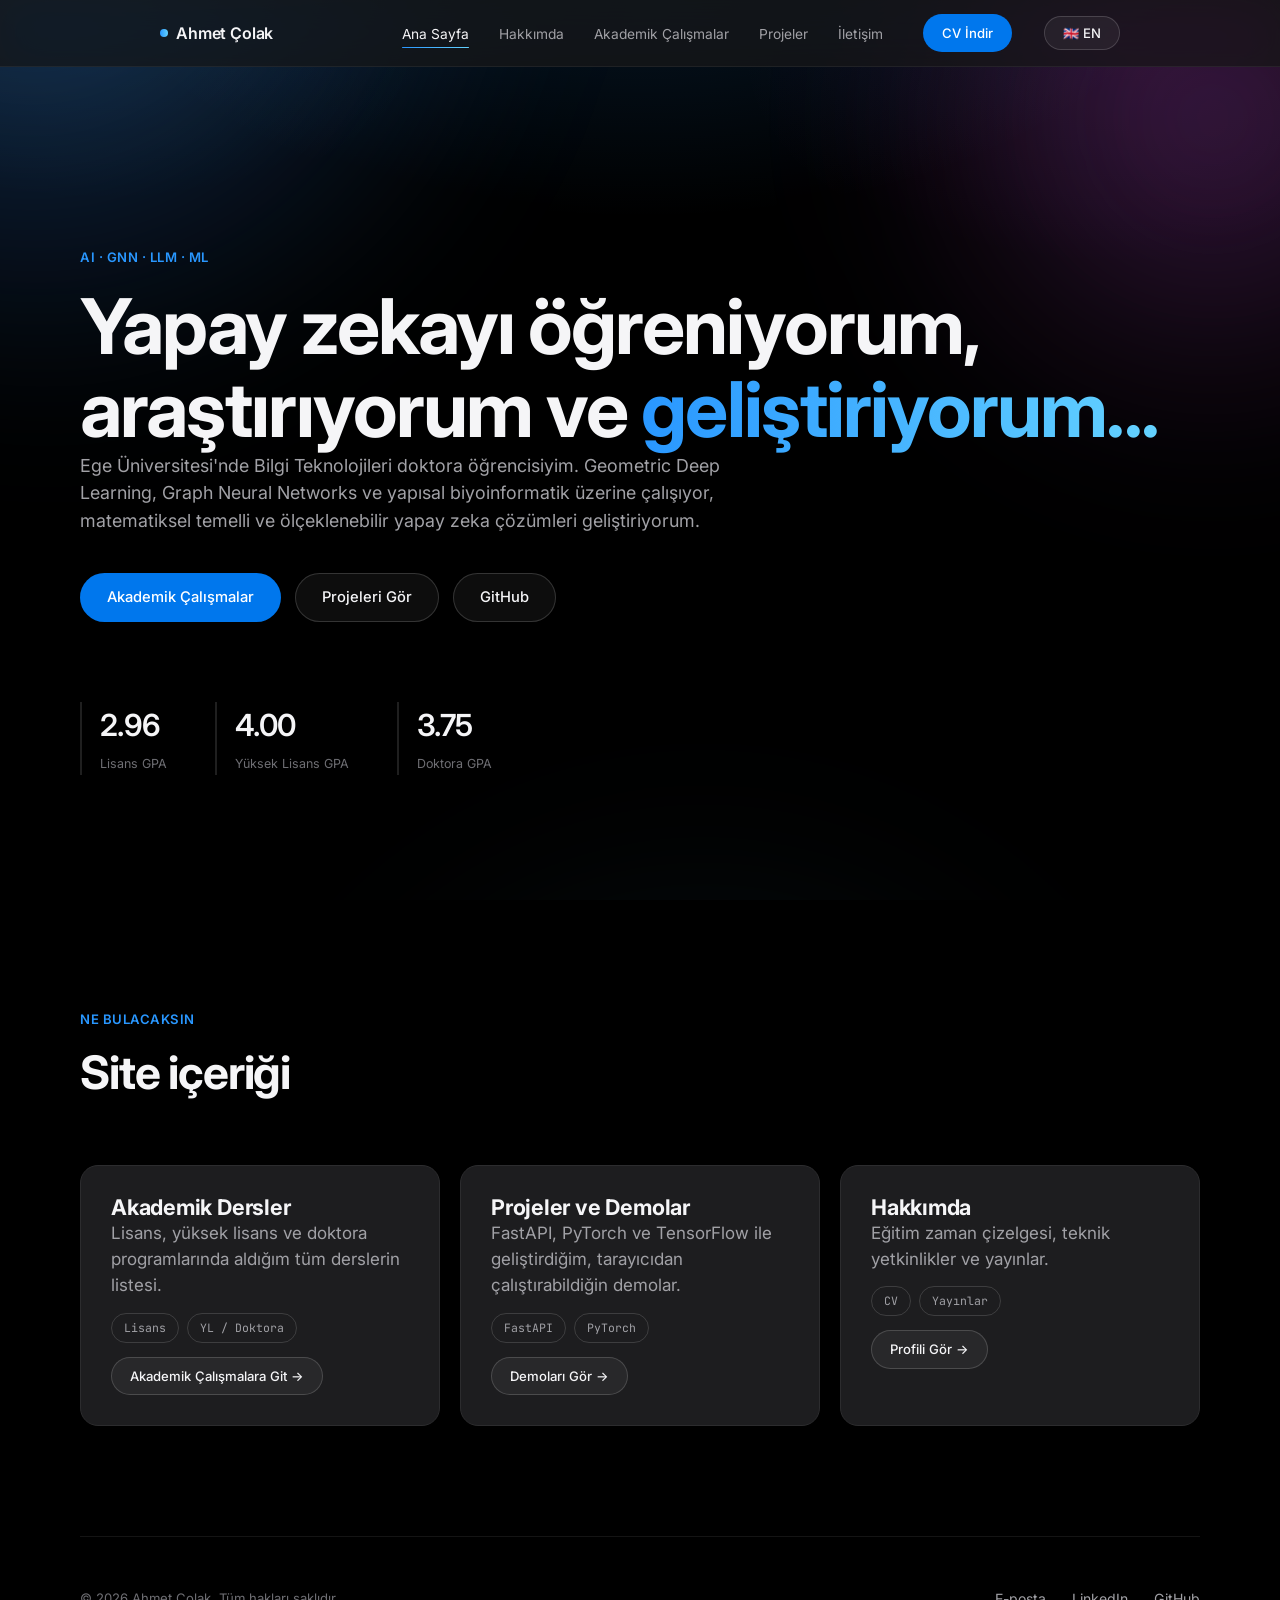
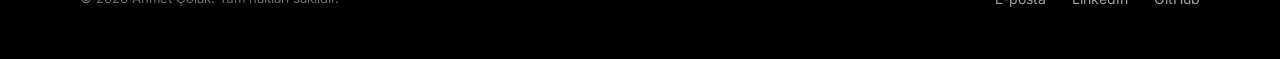
==== commit cc55ed3d: "Add Apple-style aurora background with scroll-driven hue shift, parallax and hero fade" ====
--- a/index.html
+++ b/index.html
@@ -10,6 +10,11 @@
 <link rel="stylesheet" href="assets/css/main.css">
 </head>
 <body>
+
+<div class="aurora" aria-hidden="true"><span class="a1"></span><span class="a2"></span><span class="a3"></span></div>
+
+
+
 
 
 <div class="wrap">
@@ -94,5 +99,7 @@
 </div>
 
 <script src="assets/js/site.js"></script>
+<script src="assets/js/scroll-fx.js"></script>
+
 </body>
 </html>
--- a/assets/css/main.css
+++ b/assets/css/main.css
@@ -590,3 +590,46 @@
   outline: 2px solid var(--accent-blue);
   outline-offset: 2px;
 }
+
+/* =========================================================
+   AURORA — dynamic scroll-driven background
+   Blobs drift at different speeds; hue shifts as you scroll.
+   ========================================================= */
+.aurora{
+  position: fixed;
+  inset: 0;
+  z-index: 0;
+  overflow: hidden;
+  pointer-events: none;
+  filter: hue-rotate(var(--hue, 0deg));
+}
+
+.aurora span{
+  position: absolute;
+  border-radius: 50%;
+  will-change: transform;
+}
+
+.aurora .a1{
+  width: 64vw; height: 64vw;
+  left: -18vw; top: -28vw;
+  background: radial-gradient(circle at 32% 32%, rgba(41,151,255,.34), transparent 66%);
+  filter: blur(70px);
+}
+.aurora .a2{
+  width: 48vw; height: 48vw;
+  right: -14vw; top: -10vw;
+  background: radial-gradient(circle at 60% 40%, rgba(191,90,242,.26), transparent 66%);
+  filter: blur(80px);
+}
+.aurora .a3{
+  width: 78vw; height: 78vw;
+  left: 16vw; top: 85vh;
+  background: radial-gradient(circle, rgba(100,210,255,.15), transparent 62%);
+  filter: blur(90px);
+}
+
+@media (prefers-reduced-motion: reduce){
+  .aurora{ display:none; }
+}
+
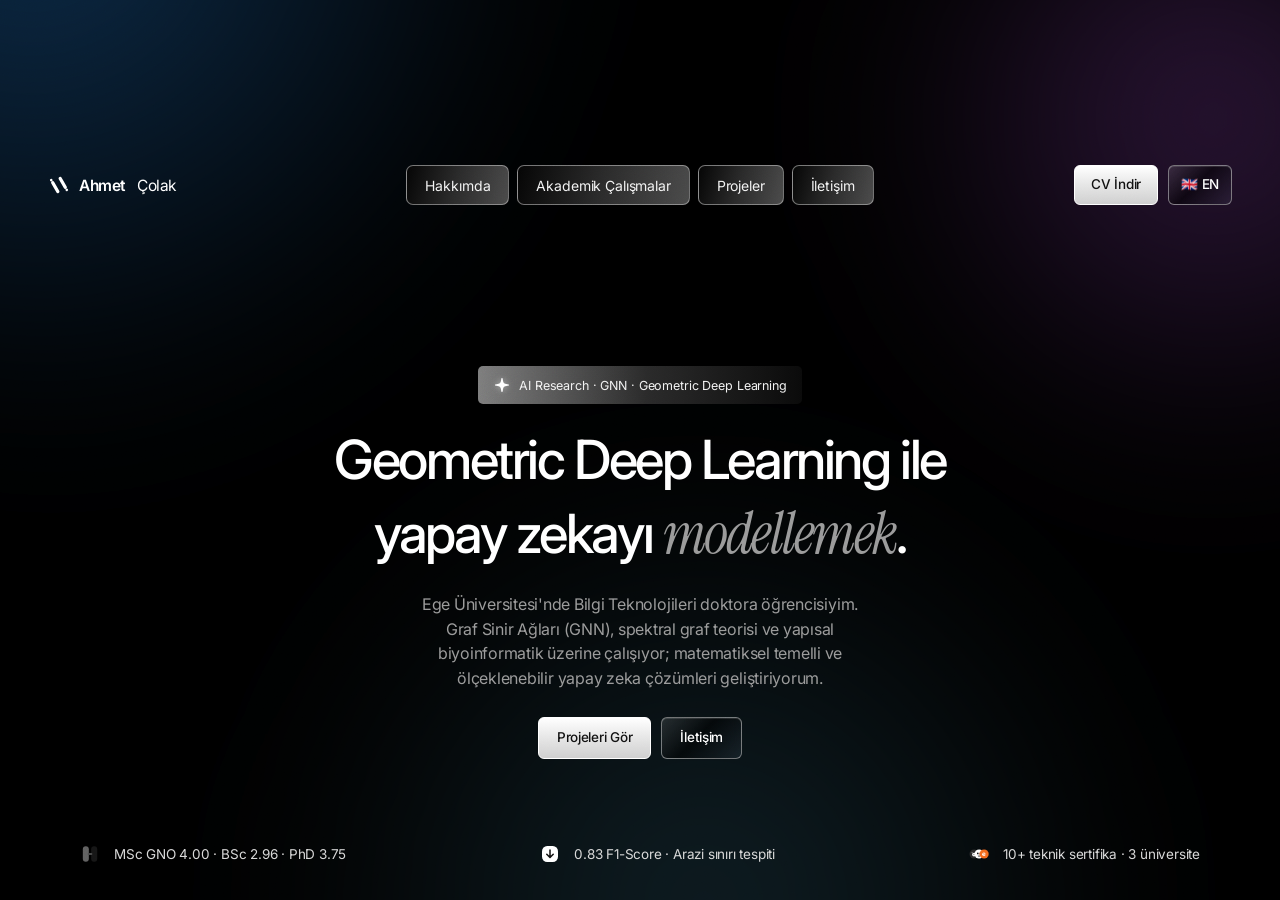
==== commit 9e940f24: "New index: single-viewport Vesper-style landing adapted to AI research identity" ====
--- a/index.html
+++ b/index.html
@@ -3,103 +3,423 @@
 <head>
 <meta charset="UTF-8" />
 <meta name="viewport" content="width=device-width, initial-scale=1.0" />
-<title>Ahmet Çolak · Akademik & Portfolio</title>
-<meta name="description" content="Ahmet Çolak — AI researcher, data scientist, and PhD candidate at Ege University. Academic works, projects, and lecture notes." />
+<title>Ahmet Çolak — Geometrik Derin Öğrenme &amp; Yapay Zeka</title>
+<meta name="description" content="Ahmet Çolak — AI researcher, data scientist, PhD candidate at Ege University. Geometric Deep Learning, Graph Neural Networks and structural bioinformatics." />
+<link rel="icon" href="data:image/svg+xml,%3Csvg xmlns='http://www.w3.org/2000/svg' viewBox='0 0 24 24' fill='white'%3E%3Cg transform='rotate(-30 12 12)'%3E%3Ccircle cx='7.3' cy='3.2' r='1.45'/%3E%3Crect x='5.5' y='4.7' width='3.6' height='14.6' rx='1.8'/%3E%3Crect x='14.9' y='4.7' width='3.6' height='14.6' rx='1.8'/%3E%3Ccircle cx='16.7' cy='20.8' r='1.45'/%3E%3C/g%3E%3C/svg%3E" />
 <link rel="preconnect" href="https://fonts.googleapis.com">
-<link href="https://fonts.googleapis.com/css2?family=Inter:wght@400;500;600;700&family=JetBrains+Mono:wght@400;500&display=swap" rel="stylesheet">
-<link rel="stylesheet" href="assets/css/main.css">
+<link rel="preconnect" href="https://fonts.gstatic.com" crossorigin>
+<link href="https://fonts.googleapis.com/css2?family=Inter:ital,opsz,wght@0,14..32,100..900&family=Instrument+Serif:ital@1&display=swap" rel="stylesheet">
+<style>
+html, body { background: #000000 !important; color: #ffffff; }
+*, *::before, *::after { box-sizing: border-box; margin: 0; padding: 0; }
+a { color: inherit; text-decoration: none; }
+button { font-family: inherit; }
+
+html { scroll-behavior: smooth; }
+body{
+  background:#000000;
+  background: var(--bg, #000000);
+  color:#ffffff;
+  color: var(--text, #ffffff);
+  font-family:"Inter",system-ui,-apple-system,BlinkMacSystemFont,"Segoe UI",sans-serif;
+  -webkit-font-smoothing: antialiased;
+  -moz-osx-font-smoothing: grayscale;
+  text-rendering: optimizeLegibility;
+  overflow-x: hidden;
+  position: relative;
+}
+
+:root{
+  --bg:#000000; --text:#ffffff; --muted:#9a9a9a; --stat:#d8d8d8;
+  --border:rgba(255,255,255,.16); --border-soft:rgba(255,255,255,.12);
+  --logo:15.5px; --logo-mark:22px; --nav:14px; --nav-h:40px;
+  --btn:13.5px; --btn-h:40px; --hero-btn-h:42px; --h1:48px;
+  --lede:15.5px; --badge:12.5px; --stat-size:13.5px;
+  --header-y:22px; --header-x:40px; --stats-x:72px; --stats-y:36px;
+  --hero-gap:85px; --copy-max:860px; --lede-max:470px;
+}
+
+/* ---------- GRAIN ---------- */
+.grain{position:fixed;inset:-50%;z-index:100;pointer-events:none;opacity:.16;width:200%;height:200%;
+  background-image:url("data:image/svg+xml,%3Csvg xmlns='http://www.w3.org/2000/svg' width='240' height='240'%3E%3Cfilter id='n'%3E%3CfeTurbulence type='fractalNoise' baseFrequency='.9' numOctaves='2'/%3E%3C/filter%3E%3Crect width='100%25' height='100%25' filter='url(%23n)' opacity='.55'/%3E%3C/svg%3E");
+  mix-blend-mode:overlay;}
+
+/* ---------- HERO VIDEO ---------- */
+.hero-photo{position:absolute;inset:0;z-index:0;overflow:hidden;}
+.hero-photo video{width:100%;height:100%;object-fit:cover;display:block;}
+.hero-photo::after{content:"";position:absolute;inset:0;
+  background:linear-gradient(180deg,rgba(0,0,0,.52) 0%,rgba(0,0,0,.18) 38%,rgba(0,0,0,.78) 100%);}
+body.no-video .hero-photo{display:none;}
+/* fallback ambient blobs visible when the video cannot load */
+.hero-photo--fallback{display:none;}
+body.no-video .hero-photo--fallback{display:block;position:fixed;inset:0;overflow:hidden;}
+.hero-photo--fallback b{position:absolute;border-radius:50%;filter:blur(80px);}
+.hero-photo--fallback b:nth-child(1){width:64vw;height:64vw;left:-18vw;top:-28vw;background:radial-gradient(circle at 32% 32%,rgba(41,151,255,.30),transparent 66%);}
+.hero-photo--fallback b:nth-child(2){width:48vw;height:48vw;right:-14vw;top:-10vw;background:radial-gradient(circle at 60% 40%,rgba(191,90,242,.24),transparent 66%);}
+.hero-photo--fallback b:nth-child(3){width:78vw;height:78vw;left:16vw;top:45vh;background:radial-gradient(circle,rgba(100,210,255,.15),transparent 62%);}
+
+/* ---------- PAGE GRID ---------- */
+.page{position:relative;z-index:1;display:grid;grid-template-rows:auto 1fr auto;min-height:100vh;min-height:100dvh;}
+/* ---------- HEADER ---------- */
+.header{display:grid;grid-template-columns:1fr auto 1fr;align-items:center;
+  padding:var(--header-y) var(--header-x) 10px;z-index:50;position:relative;}
+.logo{display:inline-flex;align-items:center;gap:9px;justify-self:start;font-size:var(--logo);
+  font-weight:600;letter-spacing:-.03em;color:#fff;}
+.logo svg{width:var(--logo-mark);height:var(--logo-mark);}
+.logo-suffix{font-weight:400;}
+
+#site-nav{display:flex;align-items:center;gap:8px;justify-self:center;}
+.nav-pill{height:var(--nav-h);padding:0 18px;border-radius:7px;overflow:hidden;position:relative;
+  display:inline-flex;align-items:center;
+  border:1px solid rgba(198,198,198,.55);
+  background:linear-gradient(105deg,#050505 0%,#2a2a2a 48%,#4a4a4a 100%);
+  color:#f3f3f3;font-size:var(--nav);font-weight:400;letter-spacing:-.01em;white-space:nowrap;
+  transition:background .35s ease,border-color .35s ease,box-shadow .35s ease;}
+.nav-pill::before{content:"";position:absolute;inset:0;
+  background:linear-gradient(115deg,transparent 30%,rgba(255,255,255,.16) 50%,transparent 70%);
+  transform:translateX(-120%);transition:none;pointer-events:none;}
+.nav-pill:hover{border-color:rgba(235,235,235,.9);
+  background:linear-gradient(105deg,#111 0%,#3a3a3a 45%,#6a6a6a 100%);
+  box-shadow:0 0 18px rgba(200,210,230,.18);}
+.nav-pill:hover::before{transform:translateX(120%);transition:transform .6s ease;}
+
+.header-cta{justify-self:end;}
+.vs-burger{display:none;}
+
+/* ---------- BUTTONS ---------- */
+.btn{position:relative;isolation:isolate;overflow:hidden;display:inline-flex;align-items:center;
+  justify-content:center;height:var(--btn-h);padding:0 16px;border-radius:6px;font-size:var(--btn);
+  font-weight:500;letter-spacing:-.02em;line-height:1;white-space:nowrap;cursor:pointer;border:1px solid transparent;
+  transition:background .35s,border-color .35s,box-shadow .35s,color .35s,filter .35s;}
+.btn::after{content:"";position:absolute;inset:0;
+  background:linear-gradient(115deg,transparent 20%,rgba(255,255,255,.45) 48%,transparent 76%);
+  transform:translateX(-130%);pointer-events:none;}
+.btn:hover::after{transform:translateX(130%);transition:transform .65s ease;}
+
+.btn-solid{background:linear-gradient(180deg,#ffffff 0%,#e7e7e7 48%,#cfcfcf 100%);
+  color:#111;border:1px solid #fff;box-shadow:inset 0 1px 0 rgba(255,255,255,.95);}
+.btn-solid:hover{background:linear-gradient(180deg,#fff 0%,#f3f6ff 42%,#d5def2 100%);border-color:#f2f6ff;
+  box-shadow:inset 0 1px 0 #fff,0 0 22px rgba(186,208,255,.35),0 8px 18px rgba(255,255,255,.12);}
+
+.btn-ghost{background:linear-gradient(135deg,rgba(255,255,255,.12),rgba(0,0,0,.5) 46%,rgba(150,170,200,.1));
+  color:#fff;border:1px solid rgba(198,198,198,.55);
+  backdrop-filter:blur(16px);-webkit-backdrop-filter:blur(16px);
+  box-shadow:inset 0 1px 0 rgba(255,255,255,.12);}
+.btn-ghost:hover{border-color:rgba(220,230,255,.8);
+  box-shadow:inset 0 1px 0 rgba(255,255,255,.22),0 0 24px rgba(170,200,255,.28);}
+/* ---------- HERO ---------- */
+.hero{display:flex;align-items:flex-end;justify-content:center;padding:8px 24px var(--hero-gap);min-height:0;}
+.hero-copy{position:relative;z-index:1;display:flex;flex-direction:column;align-items:center;
+  text-align:center;max-width:var(--copy-max);width:100%;}
+.badge{display:inline-flex;align-items:center;gap:8px;margin-bottom:22px;padding:9px 15px;border-radius:5px;
+  background:linear-gradient(90deg,#7d7d7d 0%,#2a2a2a 52%,#0a0a0a 100%);
+  color:#f2f2f2;font-size:var(--badge);font-weight:400;letter-spacing:-.01em;}
+.badge svg{width:18px;height:20px;filter:drop-shadow(0 0 3px rgba(255,255,255,.45));}
+h1{font-family:"Inter",system-ui,-apple-system,BlinkMacSystemFont,"Segoe UI",sans-serif;
+  font-weight:500;font-size:var(--h1);letter-spacing:-.045em;line-height:1.12;color:#fff;}
+.headline-line{display:block;overflow:hidden;padding:.06em .15em .14em;}
+h1 em{font-family:"Instrument Serif","Times New Roman",Times,serif;font-style:italic;font-weight:400;
+  font-size:1.08em;letter-spacing:-.03em;color:#9a9a9a;}
+.lede{max-width:var(--lede-max);margin-top:18px;color:#9a9a9a;font-size:var(--lede);font-weight:400;
+  line-height:1.55;letter-spacing:-.015em;}
+.hero-actions{display:flex;flex-wrap:wrap;justify-content:center;gap:10px;margin-top:26px;}
+.hero-actions .btn{height:var(--hero-btn-h);padding:0 18px;}
+
+/* ---------- STATS ---------- */
+.stats{display:flex;align-items:center;justify-content:space-between;gap:24px;
+  padding:0 var(--stats-x) max(var(--stats-y), env(safe-area-inset-bottom));color:#d8d8d8;}
+.stat{display:inline-flex;align-items:center;gap:14px;font-size:var(--stat-size);
+  letter-spacing:-.015em;white-space:nowrap;}
+.stat svg{width:20px;height:20px;flex-shrink:0;}
+.stat-icon-wide{width:38px;height:21px;}
+
+/* ---------- ENTRANCE MOTION ---------- */
+.appear{opacity:1;animation-duration:1.05s;animation-fill-mode:both;
+  animation-timing-function:cubic-bezier(.16,1,.3,1);animation-delay:var(--d,.08s);}
+.appear--scale{animation-name:in-scale;}
+.appear--soft{animation-name:in-soft;}
+.appear--mask{animation-name:in-mask;}
+.appear--pop{animation-name:in-pop;}
+.appear--btn{animation-name:in-btn;}
+.appear--side{animation-name:in-side;}
+.appear--stat{animation-name:in-stat;}
+.appear.is-in{animation:none;}
+.lede.appear--soft{animation-duration:1.25s;}
+@keyframes in-scale{from{opacity:0;transform:scale(.84)}to{opacity:1;transform:none}}
+@keyframes in-soft{from{opacity:0;transform:translateY(14px)}to{opacity:1;transform:none}}
+@keyframes in-mask{from{opacity:0;transform:translateY(40%)}to{opacity:1;transform:none}}
+@keyframes in-pop{0%{transform:scale(.9)}70%{transform:scale(1.03)}100%{transform:scale(1)}}
+@keyframes in-btn{from{opacity:0;transform:translateY(18px) scale(.94)}to{opacity:1;transform:none}}
+@keyframes in-side{from{opacity:0;transform:translateX(22px)}to{opacity:1;transform:none}}
+@keyframes in-stat{from{opacity:0;transform:translateY(20px)}to{opacity:1;transform:none}}
+@keyframes in-star{0%{transform:scale(.2) rotate(-50deg);opacity:0}65%{transform:scale(1.2) rotate(8deg);opacity:1}100%{transform:none;opacity:1}}
+@keyframes in-em{from{opacity:.35;filter:blur(4px)}to{opacity:1;filter:none}}
+.badge svg{animation:in-star .9s cubic-bezier(.16,1,.3,1) .28s both;}
+h1 em{animation:in-em 1.2s cubic-bezier(.16,1,.3,1) .72s both;}
+.appear.is-in,.hero-photo.is-in{animation:none;opacity:1;transform:none;clip-path:none;filter:none;}
+.hero-photo{animation:in-soft 1.05s cubic-bezier(.16,1,.3,1) .1s both;}
+/* ---------- RESPONSIVE ---------- */
+@media (min-width:1600px){
+  :root{--logo:17px;--logo-mark:24px;--nav:15px;--nav-h:44px;--btn:15px;--btn-h:44px;--hero-btn-h:48px;
+    --h1:64px;--lede:18px;--badge:13.5px;--stat-size:15px;--header-y:28px;--header-x:64px;
+    --stats-x:96px;--stats-y:44px;--copy-max:980px;--lede-max:540px;}
+  .nav-pill{padding:0 20px;}
+}
+@media (min-width:1920px){
+  :root{--logo:18px;--logo-mark:26px;--nav:16px;--nav-h:48px;--btn:16px;--btn-h:48px;--hero-btn-h:52px;
+    --h1:76px;--lede:20px;--badge:14.5px;--stat-size:16px;--header-y:32px;--header-x:80px;
+    --stats-x:120px;--stats-y:52px;--copy-max:1120px;--lede-max:620px;}
+  #site-nav{gap:10px;}
+  .btn{padding:0 22px;}
+}
+@media (min-width:2560px){
+  :root{--h1:88px;--lede:22px;--header-x:120px;--stats-x:160px;--copy-max:1280px;--lede-max:680px;}
+}
+@media (min-width:1280px) and (max-width:1599px){
+  :root{--h1:54px;--lede:16px;--header-x:48px;--stats-x:80px;}
+}
+@media (min-width:901px) and (max-width:1279px){
+  :root{--logo:15px;--nav:13px;--nav-h:36px;--btn:13px;--btn-h:38px;--hero-btn-h:40px;--h1:42px;
+    --lede:15px;--badge:12px;--stat-size:12.5px;--header-y:16px;--header-x:28px;
+    --stats-x:36px;--stats-y:28px;--hero-gap:64px;--copy-max:760px;--lede-max:440px;}
+  .nav-pill{padding:0 14px;}
+}
+@media (min-width:901px) and (max-height:850px){
+  :root{--header-y:14px;--stats-y:24px;--hero-gap:48px;}
+  h1{font-size:40px;}
+  .badge{margin-bottom:12px;}
+  .lede{margin-top:12px;}
+  .hero-actions{margin-top:16px;}
+}
+@media (min-width:901px) and (max-height:720px){
+  :root{--hero-gap:32px;--stats-y:18px;--nav-h:30px;--btn-h:34px;--hero-btn-h:36px;}
+  h1{font-size:34px;}
+  .lede{font-size:14px;}
+  .badge{margin-bottom:8px;}
+}
+/* Desktop lock: one frame, no scroll */
+@media (min-width:901px){
+  html, body { height:100%; overflow:hidden; }
+  .page{height:100vh;height:100dvh;overflow:hidden;}
+}
+/* ---------- PHONE ---------- */
+@media (max-width:900px){
+  html, body { height:auto; overflow-y:auto; overflow-x:hidden; }
+  :root{--logo:16px;--btn:15px;--btn-h:46px;--hero-btn-h:48px;--h1:36px;--lede:16.5px;
+    --badge:13.5px;--stat-size:15px;--header-y:16px;--header-x:18px;--stats-x:20px;--stats-y:28px;}
+  .page{min-height:100vh;overflow:visible;}
+  .header{grid-template-columns:1fr auto auto;gap:8px;
+    padding-top:max(var(--header-y), env(safe-area-inset-top));}
+  .logo,#lang-vs,.vs-burger{z-index:80;}
+  .header-cta{display:none;}
+  #site-nav{position:fixed;inset:0;z-index:45;display:none;flex-direction:column;align-items:center;
+    justify-content:center;gap:12px;background:transparent;padding:96px 22px 32px;
+    padding-top:max(96px, calc(env(safe-area-inset-top) + 88px));}
+  body.menu-open #site-nav{display:flex;}
+  .nav-pill{width:100%;height:56px;font-size:19px;border-radius:10px;justify-content:center;
+    backdrop-filter:blur(10px);-webkit-backdrop-filter:blur(10px);
+    background:linear-gradient(105deg,rgba(5,5,5,.85) 0%,rgba(42,42,42,.85) 48%,rgba(74,74,74,.85) 100%);}
+  .menu-backdrop{position:fixed;inset:0;z-index:40;background:rgba(8,8,8,.42);
+    opacity:0;visibility:hidden;transition:opacity .28s ease,visibility .28s ease;}
+  body.menu-open .menu-backdrop{opacity:1;visibility:hidden visible;backdrop-filter:blur(24px);
+    -webkit-backdrop-filter:blur(24px);}
+  .menu-backdrop.on{opacity:1;visibility:visible;}
+  body.menu-open{overflow:hidden;}
+  .vs-burger{display:grid;place-items:center;width:42px;height:42px;border-radius:6px;
+    border:1px solid var(--border);background:rgba(8,8,8,.55);cursor:pointer;gap:0;}
+  .vs-burger span{grid-row:2 / span 3;display:block;width:16px;height:1.5px;margin:5px 0;border-radius:1px;
+    background:#fff;transition:transform .25s,opacity .2s;}
+  .vs-burger:hover{border-color:rgba(255,255,255,.32);background:rgba(255,255,255,.05);}
+  body.menu-open .vs-burger span:nth-child(1){transform:translateY(6.5px) rotate(45deg);}
+  body.menu-open .vs-burger span:nth-child(2){opacity:0;}
+  body.menu-open .vs-burger span:nth-child(3){transform:translateY(-6.5px) rotate(-45deg);}
+  .hero{padding:20px 20px calc(var(--stats-y) * 6 + 40px);}
+  .hero-copy{max-width:100%;}
+  .badge{margin-bottom:16px;}
+  .lede{margin-top:14px;}
+  .hero-actions{margin-top:20px;}
+  .stats{flex-direction:column;justify-content:center;text-align:center;gap:16px;}
+  .stat{white-space:normal;}
+}
+@media (max-width:560px){
+  :root{--h1:34px;--lede:16px;--header-x:16px;}
+  .hero-actions{flex-direction:column;width:100%;}
+  .hero-actions .btn{width:100%;}
+}
+
+/* ---------- REDUCED MOTION ---------- */
+@media (prefers-reduced-motion: reduce){
+  *, *::before, *::after{transition:none !important;animation:none !important;}
+  .appear,.hero-photo,h1 em,.badge svg{opacity:1 !important;transform:none !important;
+    clip-path:none !important;filter:none !important;}
+}
+</style>
 </head>
-<body>
-
-<div class="aurora" aria-hidden="true"><span class="a1"></span><span class="a2"></span><span class="a3"></span></div>
-
-
-
-
-
-<div class="wrap">
-  <nav class="nav">
-    <div class="nav-inner">
-      <a href="index.html" class="nav-logo"><span class="dot"></span>Ahmet Çolak</a>
-      <div class="nav-right">
-      <ul class="nav-links">
-        <li><a href="index.html" class="active" data-i18n="nav-home">Ana Sayfa</a></li>
-        <li><a href="about.html" data-i18n="nav-about">Hakkımda</a></li>
-        <li><a href="courses.html" data-i18n="nav-courses">Akademik Çalışmalar</a></li>
-        <li><a href="projects.html" data-i18n="nav-projects">Projeler</a></li>
-        <li><a href="contact.html" data-i18n="nav-contact">İletişim</a></li>
-        <li class="nav-cv-mobile">
-          <a href="assets/cv/Ahmet_Colak_CV.pdf" target="_blank" class="btn btn-primary btn-sm" data-i18n="nav-cv">CV İndir</a>
-          <button class="btn btn-ghost btn-sm lang-toggle-btn" data-lang="tr">🇬🇧 EN</button>
-        </li>
-      </ul>
-      <a href="assets/cv/Ahmet_Colak_CV.pdf" target="_blank" class="btn btn-primary btn-sm" style="margin-left:20px;" data-i18n="nav-cv">CV İndir</a>
-      <button class="btn btn-ghost btn-sm lang-toggle-btn" id="lang-toggle" data-lang="tr" style="margin-left:12px;">🇬🇧 EN</button>
-      <button class="nav-toggle" aria-label="Menu toggle">☰</button>
+<body style="background:#000;color:#fff">
+
+<div class="grain" aria-hidden="true"></div>
+
+<div class="hero-photo">
+  <video src="https://d8j0ntlcm91z4.cloudfront.net/user_38xzZboKViGWJOttwIXH07lWA1P/hf_20260818_072341_50851634-bbc3-4c33-9acc-7647d4db44aa.mp4"
+    autoplay muted loop playsinline preload="auto"></video>
+</div>
+<div class="hero-photo--fallback" aria-hidden="true"><b></b><b></b><b></b></div>
+
+<div class="page">
+  <div class="menu-backdrop" id="menu-backdrop"></div>
+
+  <header class="header">
+    <a href="#top" class="logo appear appear--scale" style="--d:.08s" aria-label="Ahmet Çolak">
+      <svg viewBox="0 0 24 24" fill="currentColor" aria-hidden="true"><g transform="rotate(-30 12 12)">
+        <circle cx="7.3" cy="3.2" r="1.45"/><rect x="5.5" y="4.7" width="3.6" height="14.6" rx="1.8"/>
+        <rect x="14.9" y="4.7" width="3.6" height="14.6" rx="1.8"/><circle cx="16.7" cy="20.8" r="1.45"/>
+      </g></svg>
+      Ahmet&nbsp;<span class="logo-suffix">Çolak</span>
+    </a>
+
+    <nav id="site-nav" aria-label="Primary">
+      <a class="nav-pill appear appear--scale" style="--d:.16s" href="about.html" data-i18n="nav-about">Hakkımda</a>
+      <a class="nav-pill appear appear--soft" style="--d:.28s" href="courses.html" data-i18n="nav-courses">Akademik</a>
+      <a class="nav-pill appear appear--scale" style="--d:.40s" href="projects.html" data-i18n="nav-projects">Projeler</a>
+      <a class="nav-pill appear appear--soft" style="--d:.52s" href="contact.html" data-i18n="nav-contact">İletişim</a>
+    </nav>
+
+    <div style="display:flex;gap:10px;justify-self:end;align-items:center;">
+      <a class="btn btn-solid header-cta appear appear--scale" style="--d:.34s" href="assets/cv/Ahmet_Colak_CV.pdf" target="_blank" rel="noopener" data-i18n="nav-cv">CV İndir</a>
+      <button class="btn btn-ghost appear appear--scale" style="--d:.34s;padding:0 12px;" id="lang-toggle" data-lang="tr">🇬🇧 EN</button>
+      <button class="vs-burger appear appear--scale" style="--d:.34s" aria-controls="site-nav" aria-expanded="false" aria-label="Menüyü Aç">
+        <span></span><span></span><span></span>
+      </button>
+    </div>
+  </header>
+
+  <main class="hero" id="top">
+    <div class="hero-copy">
+      <div class="badge appear appear--pop" style="--d:.22s">
+        <svg viewBox="0 0 24 24" fill="#fff" aria-hidden="true"><path d="M12 2.6C12.55 2.6 12.88 3.15 13.08 4.7c.62 4.7 1.52 5.6 6.22 6.22 1.55.2 2.1.53 2.1 1.08s-.55.88-2.1 1.08c-4.7.62-5.6 1.52-6.22 6.22-.2 1.55-.53 2.1-1.08 2.1s-.88-.55-1.08-2.1c-.62-4.7-1.52-5.6-6.22-6.22C3.15 12.88 2.6 12.55 2.6 12s.55-.88 2.1-1.08c4.7-.62 5.6-1.52 6.22-6.22C11.12 3.15 11.45 2.6 12 2.6Z"/></svg>
+        AI Research · GNN · Geometric Deep Learning
+      </div>
+      <h1>
+        <span class="headline-line appear appear--mask" style="--d:.42s">Geometric Deep Learning ile</span>
+        <span class="headline-line appear appear--mask" style="--d:.62s">yapay zekayı <em>modellemek</em>.</span>
+      </h1>
+      <p class="lede appear appear--soft" style="--d:.82s">
+        Ege Üniversitesi'nde Bilgi Teknolojileri doktora öğrencisiyim. Graf Sinir Ağları (GNN), spektral graf
+        teorisi ve yapısal biyoinformatik üzerine çalışıyor; matematiksel temelli ve ölçeklenebilir yapay
+        zeka çözümleri geliştiriyorum.
+      </p>
+      <div class="hero-actions">
+        <a href="projects.html" class="btn btn-solid appear appear--btn" style="--d:.96s" data-i18n="hero-projects-btn">Projeleri Gör</a>
+        <a href="contact.html" class="btn btn-ghost appear appear--side" style="--d:1.10s" data-i18n="nav-contact">İletişim</a>
       </div>
     </div>
-  </nav>
-
-  <header class="hero container">
-    <span class="eyebrow">AI · GNN · LLM · ML</span>
-    <h1><span data-i18n="hero-title-part1">Yapay zekayı öğreniyorum, araştırıyorum ve</span> <span class="gradient-text" data-i18n="hero-title-part2">geliştiriyorum...</span></h1>
-    <p class="lead" data-i18n="hero-lead">Ege Üniversitesi'nde Bilgi Teknolojileri doktora öğrencisiyim. Geometric Deep Learning, Graph Neural Networks ve yapısal biyoinformatik üzerine çalışıyor, matematiksel temelli ve ölçeklenebilir yapay zeka çözümleri geliştiriyorum.</p>
-    <div class="hero-actions">
-      <a href="courses.html" class="btn btn-primary" data-i18n="hero-courses-btn">Akademik Çalışmalar</a>
-      <a href="projects.html" class="btn btn-ghost" data-i18n="hero-projects-btn">Projeleri Gör</a>
-      <a href="https://github.com/ahmetcolak251113" target="_blank" rel="noopener" class="btn btn-ghost" data-i18n="hero-github-btn">GitHub</a>
+  </main>
+
+  <footer class="stats">
+    <div class="stat appear appear--stat" style="--d:1.12s">
+      <svg viewBox="0 0 24 24" fill="none" aria-hidden="true">
+        <defs><linearGradient id="pg1" x1="3" y1="2" x2="14" y2="22">
+          <stop offset="0" stop-color="#ffffff" stop-opacity=".38"/><stop offset="1" stop-color="#3a3a3a" stop-opacity=".62"/></linearGradient>
+          <linearGradient id="pg2" x1="13" y1="2" x2="24" y2="22">
+          <stop offset="0" stop-color="#3a3a3a" stop-opacity=".38"/><stop offset="1" stop-color="#ffffff" stop-opacity=".62"/></linearGradient></defs>
+        <rect x="3.4" y="2.6" width="7.2" height="18.8" rx="3.6" fill="url(#pg1)"/>
+        <rect x="13.4" y="2.6" width="7.2" height="18.8" rx="3.6" fill="url(#pg2)"/>
+        <rect x="9.2" y="10.9" width="5.6" height="2.2" rx="1.1" fill="#4a4a4a"/>
+      </svg>
+      MSc GNO 4.00 · BSc 2.96 · PhD 3.75
     </div>
-
-    <div class="hero-meta">
-      <div><span class="num">2.96</span><span class="label" data-i18n="meta-bs-gpa-label">Lisans GPA</span></div>
-      <div><span class="num">4.00</span><span class="label" data-i18n="meta-ms-gpa-label">Yüksek Lisans GPA</span></div>
-      <div><span class="num">3.75</span><span class="label" data-i18n="meta-phd-gpa-label">Doktora GPA</span></div>
+    <div class="stat appear appear--stat" style="--d:1.28s">
+      <svg viewBox="0 0 24 24" fill="none" aria-hidden="true">
+        <rect x="2.4" y="2.4" width="19.2" height="19.2" rx="6.2" fill="#ffffff"/>
+        <path d="M12 7.1v7.4M8.15 12.35L12 16.2l3.85-3.85" stroke="#111" stroke-width="1.85" stroke-linecap="round" stroke-linejoin="round"/>
+      </svg>
+      0.83 F1-Score · Arazi sınırı tespiti
     </div>
-  </header>
-
-  <section class="section container reveal">
-    <div class="section-head">
-      <div>
-        <span class="eyebrow" data-i18n="section-find-eyebrow">Ne bulacaksın</span>
-        <h2 data-i18n="section-content-title">Site içeriği</h2>
-      </div>
-    </div>
-    <div class="grid grid-3">
-      <div class="card">
-        <h3 data-i18n="card-courses-title">Akademik Dersler</h3>
-        <p data-i18n="card-courses-desc">Lisans, yüksek lisans ve doktora programlarında aldığım tüm derslerin listesi.</p>
-        <div class="tag-row"><span class="tag" data-i18n="card-courses-tag1">Lisans</span><span class="tag" data-i18n="card-courses-tag2">YL / Doktora</span></div>
-        <a href="courses.html" class="btn btn-ghost btn-sm" data-i18n="card-courses-btn">Akademik Çalışmalara Git →</a>
-      </div>
-      <div class="card">
-        <h3 data-i18n="card-projects-title">Projeler ve Demolar</h3>
-        <p data-i18n="card-projects-desc">FastAPI, PyTorch ve TensorFlow ile geliştirdiğim, tarayıcıdan çalıştırabildiğin demolar.</p>
-        <div class="tag-row"><span class="tag" data-i18n="card-projects-tag1">FastAPI</span><span class="tag" data-i18n="card-projects-tag2">PyTorch</span></div>
-        <a href="projects.html" class="btn btn-ghost btn-sm" data-i18n="card-projects-btn">Demoları Gör →</a>
-      </div>
-      <div class="card">
-        <h3 data-i18n="card-about-title">Hakkımda</h3>
-        <p data-i18n="card-about-desc">Eğitim zaman çizelgesi, teknik yetkinlikler ve yayınlar.</p>
-        <div class="tag-row"><span class="tag" data-i18n="card-about-tag1">CV</span><span class="tag" data-i18n="card-about-tag2">Yayınlar</span></div>
-        <a href="about.html" class="btn btn-ghost btn-sm" data-i18n="card-about-btn">Profili Gör →</a>
-      </div>
-    </div>
-  </section>
-
-  <footer class="footer container">
-    <div class="footer-inner">
-      <small data-i18n="footer-copyright">© 2026 Ahmet Çolak. Tüm hakları saklıdır.</small>
-      <ul class="footer-links">
-        <li><a href="mailto:ahmetcolakofficial@hotmail.com" data-i18n="footer-email">E-posta</a></li>
-        <li><a href="https://linkedin.com/in/ahmetc0lak" target="_blank" rel="noopener" data-i18n="footer-linkedin">LinkedIn</a></li>
-        <li><a href="https://github.com/ahmetcolak251113" target="_blank" rel="noopener" data-i18n="footer-github">GitHub</a></li>
-      </ul>
+    <div class="stat appear appear--stat" style="--d:1.44s">
+      <svg viewBox="0 0 40 22" fill="none" aria-hidden="true" class="stat-icon-wide">
+        <circle cx="10.2" cy="11" r="9.2" fill="#2b2b2b"/>
+        <ellipse cx="10.2" cy="12.1" rx="4.15" ry="3.7" fill="#f4f4f4"/>
+        <path d="M6.9 9.5l-.9-2.2M13.5 9.5l.9-2.2" stroke="#f4f4f4" stroke-width="1.1"/>
+        <circle cx="8.9" cy="11.9" r=".7" fill="#1a1a1a"/><circle cx="11.5" cy="11.9" r=".7" fill="#1a1a1a"/>
+        <circle cx="20.2" cy="11" r="9.2" fill="#ffffff"/>
+        <circle cx="17.6" cy="9.8" r="1.7" fill="#111"/><circle cx="22.8" cy="9.8" r="1.7" fill="#111"/>
+        <ellipse cx="20.2" cy="13.2" rx="1.3" ry=".9" fill="#111"/>
+        <path d="M18.4 15.4q1.8 1.4 3.6 0" stroke="#111" stroke-width="1.2" stroke-linecap="round"/>
+        <circle cx="30.2" cy="11" r="9.2" fill="#f26b1d"/>
+        <text x="30.2" y="15.1" font-family="Inter,sans-serif" font-weight="700" font-size="12.5" text-anchor="middle" fill="#fff">e</text>
+      </svg>
+      10+ teknik sertifika · 3 üniversite
     </div>
   </footer>
 </div>
-
+<script>
+(function () {
+  "use strict";
+
+  /* --- Video fallback: if the video cannot load, show ambient blobs --- */
+  var vid = document.querySelector(".hero-photo video");
+  var showFallback = function () { document.body.classList.add("no-video"); };
+  if (!vid) { showFallback(); }
+  else {
+    vid.addEventListener("error", showFallback);
+    setTimeout(function () {
+      if (!(vid.readyState >= 2 || !vid.paused)) showFallback();
+    }, 4000);
+    /* if it actually renders, ensure class is removed */
+    vid.addEventListener("loadeddata", function () {
+      document.body.classList.remove("no-video");
+    });
+  }
+
+  /* --- Entrance animations: mark each with .is-in when done --- */
+  document.querySelectorAll(".appear").forEach(function (el) {
+    el.addEventListener("animationend", function () { el.classList.add("is-in"); }, { once: true });
+  });
+
+  /* Fallback: if animations never ran, force everything visible */
+  requestAnimationFrame(function () {
+    requestAnimationFrame(function () {
+      var running = document.getAnimations
+        ? document.getAnimations().some(function (a) {
+            return a.playState === "running" || a.playState === "finished";
+          })
+        : true;
+      if (!running) {
+        document.querySelectorAll(".appear").forEach(function (el) { el.classList.add("is-in"); });
+        var hp = document.querySelector(".hero-photo");
+        if (hp) hp.classList.add("is-in");
+      }
+    });
+  });
+
+  /* --- Mobile menu --- */
+  var burger = document.querySelector(".vs-burger");
+  var backdrop = document.getElementById("menu-backdrop");
+  var nav = document.getElementById("site-nav");
+
+  function setMenu(open) {
+    document.body.classList.toggle("menu-open", open);
+    backdrop.classList.toggle("on", open);
+    burger.setAttribute("aria-expanded", open ? "true" : "false");
+    burger.setAttribute("aria-label", open ? "Menüyü Kapat" : "Menüyü Aç");
+  }
+  if (burger && backdrop && nav) {
+    burger.addEventListener("click", function () {
+      setMenu(!document.body.classList.contains("menu-open"));
+    });
+    backdrop.addEventListener("click", function () { setMenu(false); });
+    nav.querySelectorAll("a").forEach(function (a) {
+      a.addEventListener("click", function () { setMenu(false); });
+    });
+    document.addEventListener("keydown", function (e) {
+      if (e.key === "Escape") setMenu(false);
+    });
+    window.matchMedia("(min-width: 901px)").addEventListener("change", function (e) {
+      if (e.matches) setMenu(false);
+    });
+  }
+})();
+</script>
 <script src="assets/js/site.js"></script>
-<script src="assets/js/scroll-fx.js"></script>
-
 </body>
-</html>+</html>
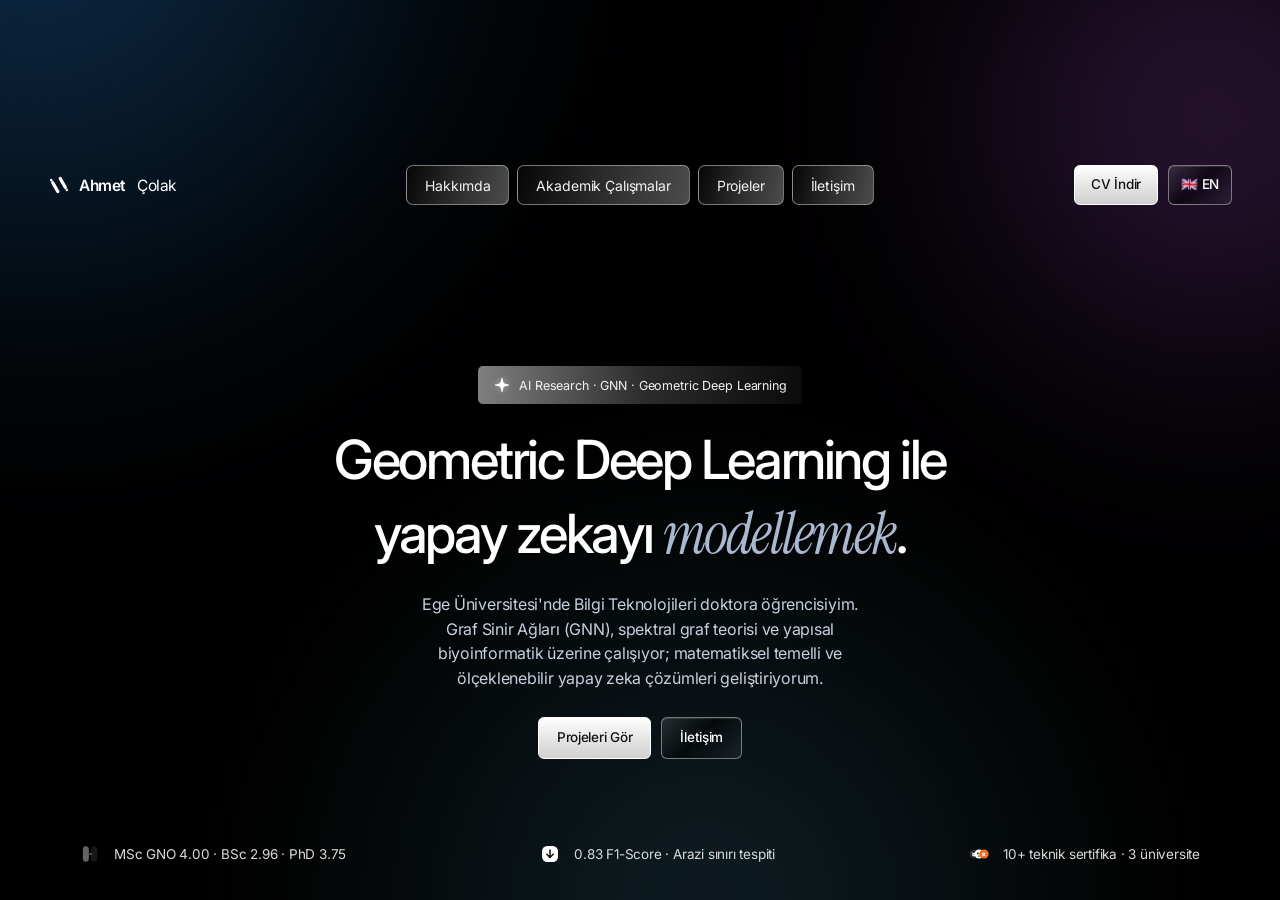
==== commit 7a344f40: "Harmonize text palette with blue video backdrop: cool-slate tones, muted accents, silver headline gr" ====
--- a/index.html
+++ b/index.html
@@ -119,8 +119,8 @@
   font-weight:500;font-size:var(--h1);letter-spacing:-.045em;line-height:1.12;color:#fff;}
 .headline-line{display:block;overflow:hidden;padding:.06em .15em .14em;}
 h1 em{font-family:"Instrument Serif","Times New Roman",Times,serif;font-style:italic;font-weight:400;
-  font-size:1.08em;letter-spacing:-.03em;color:#9a9a9a;}
-.lede{max-width:var(--lede-max);margin-top:18px;color:#9a9a9a;font-size:var(--lede);font-weight:400;
+  font-size:1.08em;letter-spacing:-.03em;color:#A8B7CF;}
+.lede{max-width:var(--lede-max);margin-top:18px;color:#C6CEDC;font-size:var(--lede);font-weight:400;
   line-height:1.55;letter-spacing:-.015em;}
 .hero-actions{display:flex;flex-wrap:wrap;justify-content:center;gap:10px;margin-top:26px;}
 .hero-actions .btn{height:var(--hero-btn-h);padding:0 18px;}
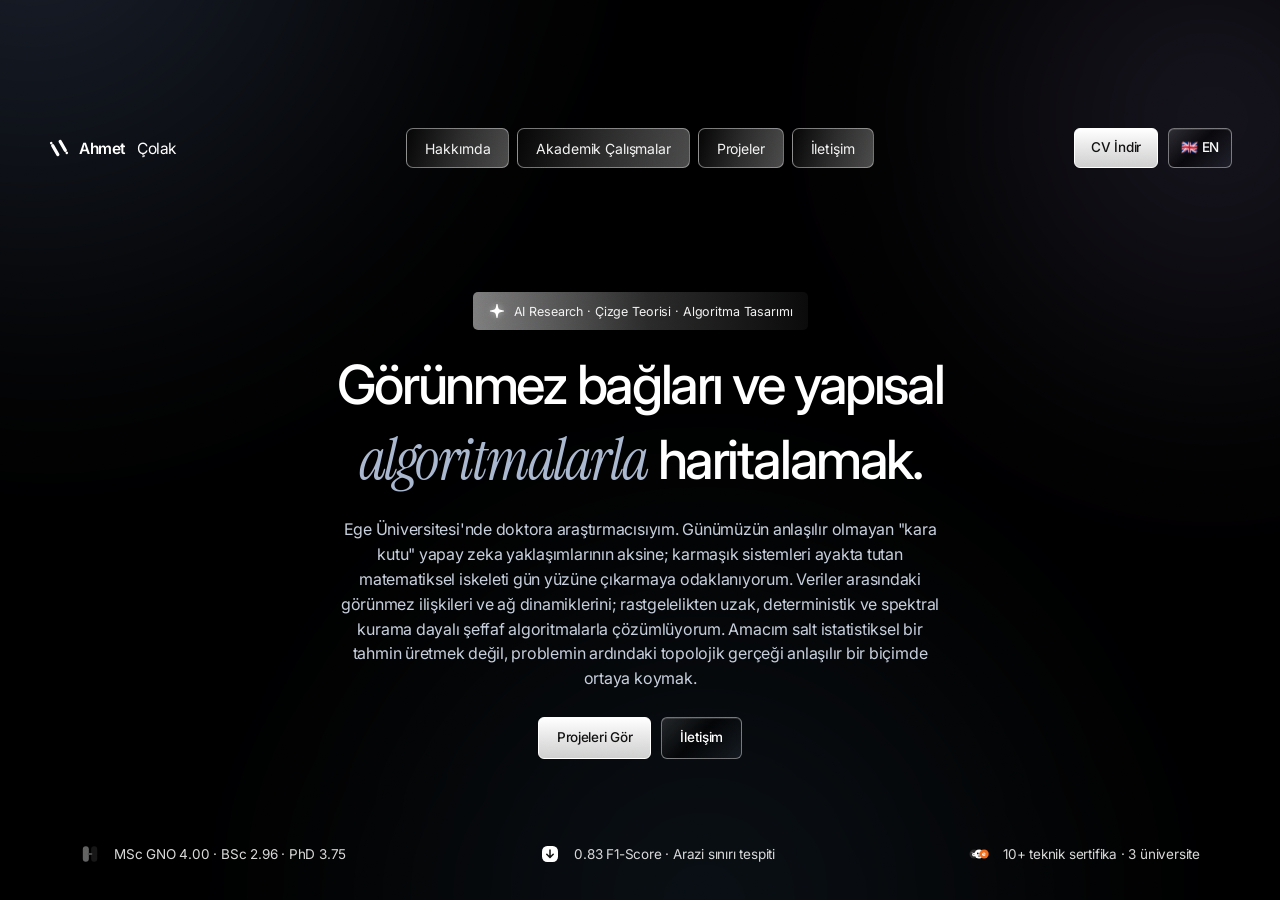
==== commit 4382af31: "New hero manifesto: graph theory mapping narrative; mute all electric-blue accents for cohesive cont" ====
--- a/index.html
+++ b/index.html
@@ -54,9 +54,9 @@
 .hero-photo--fallback{display:none;}
 body.no-video .hero-photo--fallback{display:block;position:fixed;inset:0;overflow:hidden;}
 .hero-photo--fallback b{position:absolute;border-radius:50%;filter:blur(80px);}
-.hero-photo--fallback b:nth-child(1){width:64vw;height:64vw;left:-18vw;top:-28vw;background:radial-gradient(circle at 32% 32%,rgba(41,151,255,.30),transparent 66%);}
-.hero-photo--fallback b:nth-child(2){width:48vw;height:48vw;right:-14vw;top:-10vw;background:radial-gradient(circle at 60% 40%,rgba(191,90,242,.24),transparent 66%);}
-.hero-photo--fallback b:nth-child(3){width:78vw;height:78vw;left:16vw;top:45vh;background:radial-gradient(circle,rgba(100,210,255,.15),transparent 62%);}
+.hero-photo--fallback b:nth-child(1){width:64vw;height:64vw;left:-18vw;top:-28vw;background:radial-gradient(circle at 32% 32%,rgba(120,150,210,.22),transparent 66%);}
+.hero-photo--fallback b:nth-child(2){width:48vw;height:48vw;right:-14vw;top:-10vw;background:radial-gradient(circle at 60% 40%,rgba(155,140,210,.17),transparent 66%);}
+.hero-photo--fallback b:nth-child(3){width:78vw;height:78vw;left:16vw;top:45vh;background:radial-gradient(circle,rgba(100,160,220,.11),transparent 62%);}
 
 /* ---------- PAGE GRID ---------- */
 .page{position:relative;z-index:1;display:grid;grid-template-rows:auto 1fr auto;min-height:100vh;min-height:100dvh;}
@@ -122,6 +122,8 @@
   font-size:1.08em;letter-spacing:-.03em;color:#A8B7CF;}
 .lede{max-width:var(--lede-max);margin-top:18px;color:#C6CEDC;font-size:var(--lede);font-weight:400;
   line-height:1.55;letter-spacing:-.015em;}
+/* wider measure so the longer manifesto stays elegant */
+@media (min-width:901px){ .lede{max-width:600px;} }
 .hero-actions{display:flex;flex-wrap:wrap;justify-content:center;gap:10px;margin-top:26px;}
 .hero-actions .btn{height:var(--hero-btn-h);padding:0 18px;}
 
@@ -297,16 +299,18 @@
     <div class="hero-copy">
       <div class="badge appear appear--pop" style="--d:.22s">
         <svg viewBox="0 0 24 24" fill="#fff" aria-hidden="true"><path d="M12 2.6C12.55 2.6 12.88 3.15 13.08 4.7c.62 4.7 1.52 5.6 6.22 6.22 1.55.2 2.1.53 2.1 1.08s-.55.88-2.1 1.08c-4.7.62-5.6 1.52-6.22 6.22-.2 1.55-.53 2.1-1.08 2.1s-.88-.55-1.08-2.1c-.62-4.7-1.52-5.6-6.22-6.22C3.15 12.88 2.6 12.55 2.6 12s.55-.88 2.1-1.08c4.7-.62 5.6-1.52 6.22-6.22C11.12 3.15 11.45 2.6 12 2.6Z"/></svg>
-        AI Research · GNN · Geometric Deep Learning
+        AI Research · Çizge Teorisi · Algoritma Tasarımı
       </div>
       <h1>
-        <span class="headline-line appear appear--mask" style="--d:.42s">Geometric Deep Learning ile</span>
-        <span class="headline-line appear appear--mask" style="--d:.62s">yapay zekayı <em>modellemek</em>.</span>
+        <span class="headline-line appear appear--mask" style="--d:.42s">Görünmez bağları ve yapısal</span>
+        <span class="headline-line appear appear--mask" style="--d:.62s"><em>algoritmalarla</em> haritalamak.</span>
       </h1>
       <p class="lede appear appear--soft" style="--d:.82s">
-        Ege Üniversitesi'nde Bilgi Teknolojileri doktora öğrencisiyim. Graf Sinir Ağları (GNN), spektral graf
-        teorisi ve yapısal biyoinformatik üzerine çalışıyor; matematiksel temelli ve ölçeklenebilir yapay
-        zeka çözümleri geliştiriyorum.
+        Ege Üniversitesi'nde doktora araştırmacısıyım. Günümüzün anlaşılır olmayan "kara kutu" yapay zeka
+        yaklaşımlarının aksine; karmaşık sistemleri ayakta tutan matematiksel iskeleti gün yüzüne çıkarmaya
+        odaklanıyorum. Veriler arasındaki görünmez ilişkileri ve ağ dinamiklerini; rastgelelikten uzak,
+        deterministik ve spektral kurama dayalı şeffaf algoritmalarla çözümlüyorum. Amacım salt istatistiksel
+        bir tahmin üretmek değil, problemin ardındaki topolojik gerçeği anlaşılır bir biçimde ortaya koymak.
       </p>
       <div class="hero-actions">
         <a href="projects.html" class="btn btn-solid appear appear--btn" style="--d:.96s" data-i18n="hero-projects-btn">Projeleri Gör</a>
